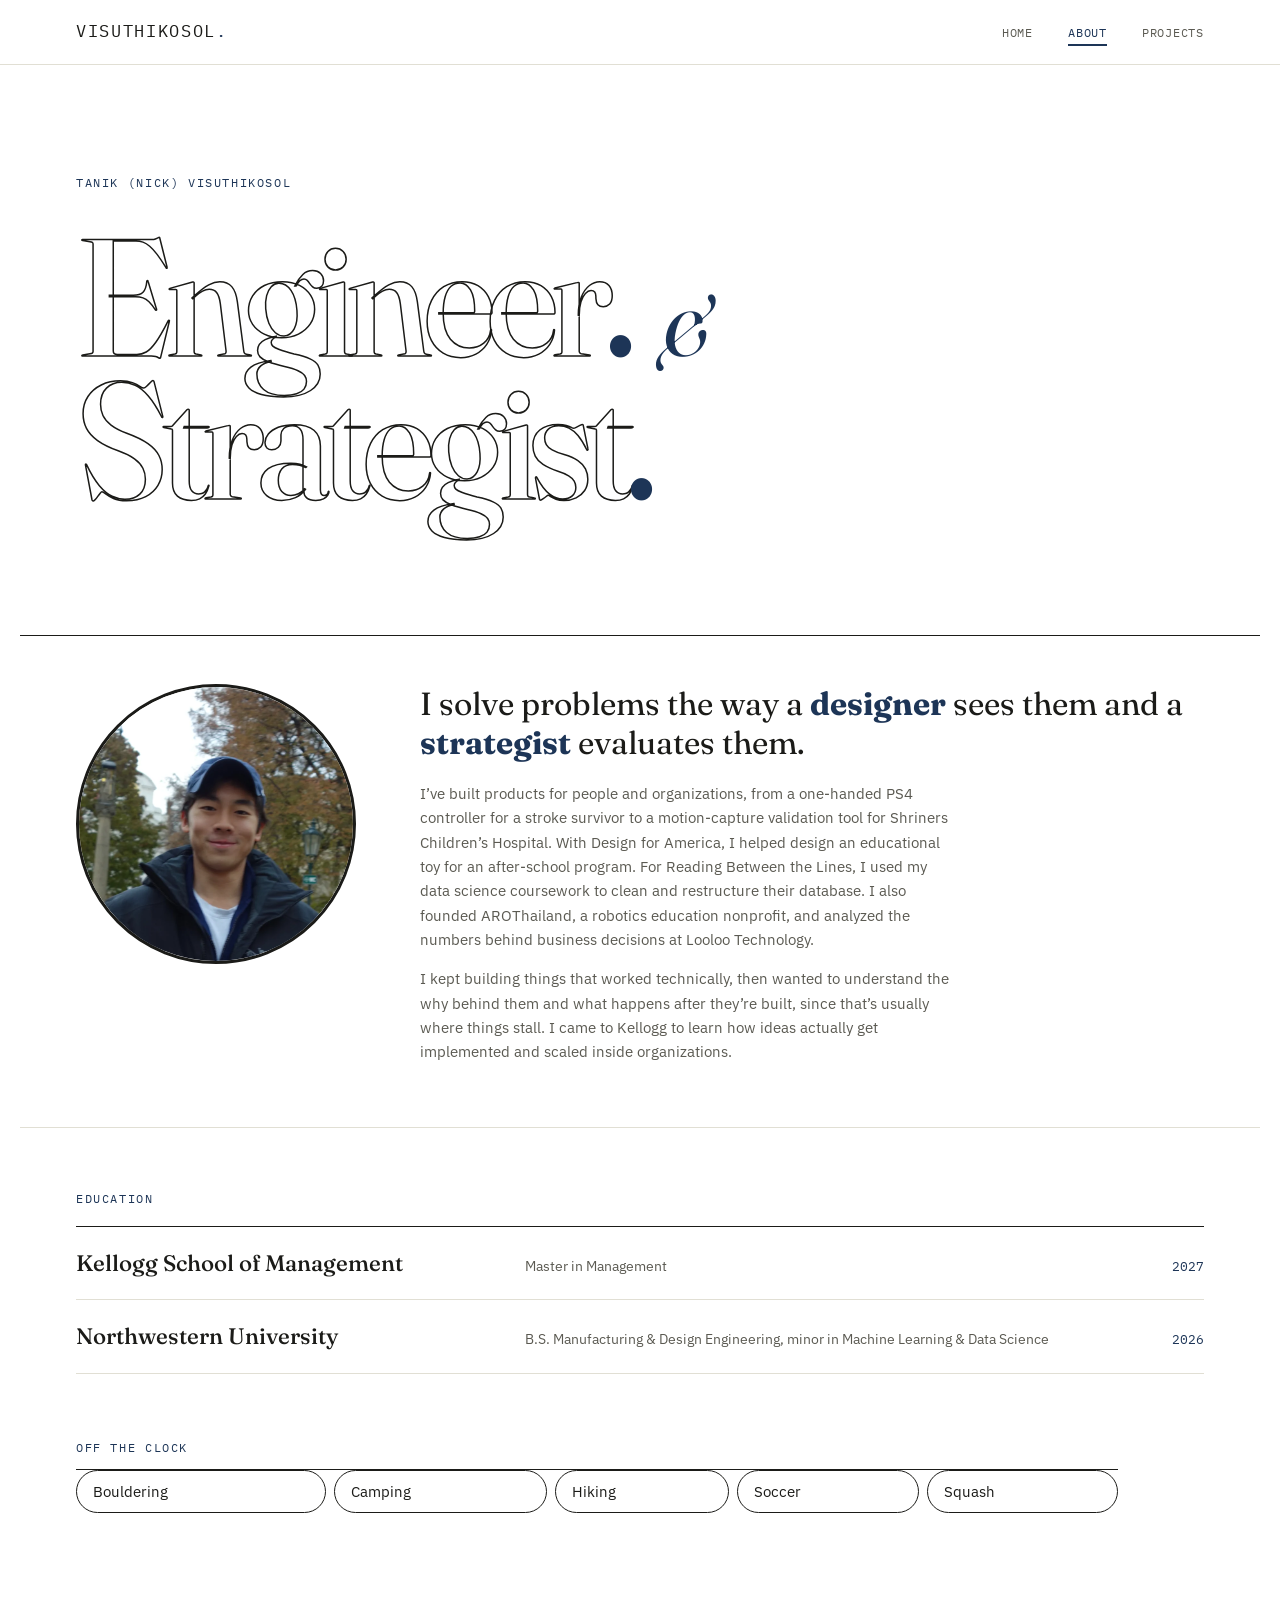
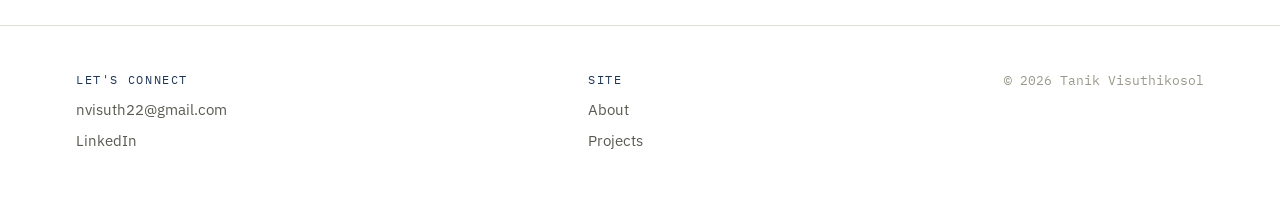
==== about.html @ ff29e538 "Add build script" ====
<!DOCTYPE html>
<html lang="en">
<head>
<meta charset="UTF-8">
<meta name="viewport" content="width=device-width, initial-scale=1.0">
<title>About | Tanik (Nick) Visuthikosol</title>
<meta name="description" content="About Tanik (Nick) Visuthikosol: design engineering background, education, and interests.">
<link rel="stylesheet" href="css/style.css?v=31">
</head>
<body>

<header class="site-header">
  <div class="wrap">
    <a href="index.html" class="brand">VISUTHIKOSOL<span>.</span></a>
    <button class="nav-toggle" aria-label="Toggle navigation" aria-expanded="false"><span></span></button>
    <nav>
      <ul class="nav-links">
        <li><a href="index.html">Home</a></li>
        <li><a href="about.html" class="active">About</a></li>
        <li><a href="projects.html">Projects</a></li>
      </ul>
    </nav>
  </div>
</header>

<main class="about2">
  <section class="ab-hero wrap">
    <p class="ab-kicker mono-label">Tanik (Nick) Visuthikosol</p>
    <h1 class="ab-words">
      <span class="ab-word" tabindex="0" data-cap="Manufacturing &amp; Design Engineering, Northwestern &rsquo;26">Engineer<i>.</i></span>
      <span class="ab-amp" aria-hidden="true">&amp;</span>
      <span class="ab-word" tabindex="0" data-cap="Master in Management, Kellogg &rsquo;27">Strategist<i>.</i></span>
    </h1>
    <p class="ab-cap" aria-live="polite"></p>
  </section>

  <section class="ab-body wrap">
    <figure class="ab-portrait"><img src="assets/img/profile-photo.webp" alt="Portrait of Nick Visuthikosol"></figure>
    <div class="ab-copy">
      <p class="ab-lead">I solve problems the way a <em>designer</em> sees them and a <em>strategist</em> evaluates them.</p>
      <p>I&rsquo;ve built products for people and organizations, from a one-handed PS4 controller for a stroke survivor to a motion-capture validation tool for Shriners Children&rsquo;s Hospital. With Design for America, I helped design an educational toy for an after-school program. For Reading Between the Lines, I used my data science coursework to clean and restructure their database. I also founded AROThailand, a robotics education nonprofit, and analyzed the numbers behind business decisions at Looloo Technology.</p>
      <p>I kept building things that worked technically, then wanted to understand the why behind them and what happens after they&rsquo;re built, since that&rsquo;s usually where things stall. I came to Kellogg to learn how ideas actually get implemented and scaled inside organizations.</p>
    </div>
  </section>

  <section class="ab-edu wrap">
    <span class="mono-label">Education</span>
    <ul>
      <li><strong>Kellogg School of Management</strong><span>Master in Management</span><em>2027</em></li>
      <li><strong>Northwestern University</strong><span>B.S. Manufacturing &amp; Design Engineering, minor in Machine Learning &amp; Data Science</span><em>2026</em></li>
    </ul>
    <div class="ab-off"><span class="mono-label">Off the clock</span><ul><li>Bouldering</li><li>Camping</li><li>Hiking</li><li>Soccer</li><li>Squash</li></ul></div>
  </section>
</main>

<footer class="site-footer">
  <div class="wrap footer-grid">
    <div>
      <span class="mono-label">Let's Connect</span>
      <div class="footer-links">
        <a href="mailto:nvisuth22@gmail.com">nvisuth22@gmail.com</a>
        <a href="https://www.linkedin.com/in/tanik-visuthikosol-217a21216/" target="_blank" rel="noopener">LinkedIn</a>
      </div>
    </div>
    <div>
      <span class="mono-label">Site</span>
      <div class="footer-links">
        <a href="about.html">About</a>
        <a href="projects.html">Projects</a>
      </div>
    </div>
    <div class="footer-note">&copy; 2026 Tanik Visuthikosol</div>
  </div>
</footer>

<script src="js/main.js?v=31"></script>
</body>
</html>
---- css/style.css ----
/* =========================================================
   Tanik "Nick" Visuthikosol — Portfolio
   Design tokens: paper/ink palette, blueprint-blue accent,
   Fraunces (display) + Plex Sans (body) + Plex Mono (spec/label)
   Signature: crosshair registration marks, blueprint annotations,
   borderless photo-forward layout, CSS-only masonry, scroll reveals
   ========================================================= */

@import url('https://fonts.googleapis.com/css2?family=Fraunces:opsz,wght@9..144,300;9..144,400;9..144,500;9..144,600&family=IBM+Plex+Sans:wght@400;500;600&family=IBM+Plex+Mono:wght@400;500&display=swap');

:root {
  --paper: #FFFFFF;
  --surface: #FFFFFF;
  --ink: #1B1B18;
  --ink-soft: #5B5A52;
  --ink-faint: #9A988C;
  --line: #E1DFD4;
  --blueprint: #1D3557;
  --blueprint-tint: #EAEFF5;
  --blueprint-tint-2: #DCE5EF;

  --font-display: 'Fraunces', Georgia, serif;
  --font-body: 'IBM Plex Sans', -apple-system, BlinkMacSystemFont, sans-serif;
  --font-mono: 'IBM Plex Mono', ui-monospace, Menlo, monospace;

  --max: 1240px;
  --gutter: clamp(1.25rem, 5vw, 3.5rem);
}

* { box-sizing: border-box; }
html { scroll-behavior: smooth; }

body {
  margin: 0;
  background: var(--paper);
  color: var(--ink);
  font-family: var(--font-body);
  font-size: 16px;
  line-height: 1.65;
  -webkit-font-smoothing: antialiased;
}

img { max-width: 100%; display: block; }
a { color: inherit; text-decoration: none; }

:focus-visible {
  outline: 2px solid var(--blueprint);
  outline-offset: 3px;
}

@media (prefers-reduced-motion: reduce) {
  * { animation-duration: 0.01ms !important; transition-duration: 0.01ms !important; scroll-behavior: auto !important; }
  .reveal { opacity: 1 !important; transform: none !important; }
}

.wrap {
  max-width: var(--max);
  margin: 0 auto;
  padding: 0 var(--gutter);
}

/* ---------- scroll reveal ---------- */
.reveal {
  opacity: 0;
  transform: translateY(22px);
  transition: opacity 0.7s ease, transform 0.7s ease;
}
.reveal.is-visible { opacity: 1; transform: translateY(0); }
.reveal-delay-1.is-visible { transition-delay: 0.08s; }
.reveal-delay-2.is-visible { transition-delay: 0.16s; }

/* ---------- eyebrow / mono labels ---------- */
.mono-label {
  font-family: var(--font-mono);
  font-size: 0.72rem;
  letter-spacing: 0.14em;
  text-transform: uppercase;
  color: var(--blueprint);
}

.mono-tag {
  display: inline-block;
  font-family: var(--font-mono);
  font-size: 0.68rem;
  letter-spacing: 0.08em;
  text-transform: uppercase;
  color: var(--blueprint);
  background: var(--blueprint-tint);
  border: 1px solid var(--blueprint-tint-2);
  padding: 0.25em 0.65em;
  border-radius: 2px;
}

/* ---------- crosshair signature mark ---------- */
.crosshair { position: relative; }
.crosshair::before,
.crosshair::after {
  content: "";
  position: absolute;
  width: 11px;
  height: 11px;
  pointer-events: none;
  opacity: 0;
  transition: opacity 0.25s ease;
}
.crosshair::before { top: 10px; left: 10px; border-top: 1.5px solid var(--surface); border-left: 1.5px solid var(--surface); }
.crosshair::after { bottom: 10px; right: 10px; border-bottom: 1.5px solid var(--surface); border-right: 1.5px solid var(--surface); }
.crosshair:hover::before, .crosshair:hover::after,
.crosshair:focus-within::before, .crosshair:focus-within::after { opacity: 0.75; }

/* ---------- header / nav ---------- */
.site-header {
  border-bottom: 1px solid var(--line);
  position: sticky;
  top: 0;
  background: rgba(255, 255, 255, 0.92);
  backdrop-filter: blur(6px);
  z-index: 50;
}

.site-header .wrap {
  display: flex;
  align-items: center;
  justify-content: space-between;
  padding-top: 1.15rem;
  padding-bottom: 1.15rem;
}

.brand {
  font-family: var(--font-mono);
  font-size: 1.05rem;
  letter-spacing: 0.1em;
  text-transform: uppercase;
}
.brand span { color: var(--blueprint); }

.nav-links {
  display: flex;
  gap: clamp(1.1rem, 3vw, 2.2rem);
  font-family: var(--font-mono);
  font-size: 0.78rem;
  letter-spacing: 0.06em;
  text-transform: uppercase;
  list-style: none;
  margin: 0;
  padding: 0;
}

.nav-links a {
  position: relative;
  padding-bottom: 3px;
  color: var(--ink-soft);
  transition: color 0.15s ease;
}
.nav-links a:hover { color: var(--ink); }
.nav-links a.active { color: var(--blueprint); }
.nav-links a.active::after {
  content: "";
  position: absolute;
  left: 0; right: 0; bottom: -3px;
  height: 1.5px;
  background: var(--blueprint);
}

.nav-toggle {
  display: none;
  background: none;
  border: 1px solid var(--line);
  border-radius: 4px;
  width: 38px;
  height: 34px;
  cursor: pointer;
  align-items: center;
  justify-content: center;
}
.nav-toggle span,
.nav-toggle span::before,
.nav-toggle span::after {
  content: "";
  display: block;
  width: 18px;
  height: 1.5px;
  background: var(--ink);
  position: relative;
}
.nav-toggle span::before { position: absolute; top: -6px; }
.nav-toggle span::after { position: absolute; top: 6px; }

@media (max-width: 720px) {
  .nav-toggle { display: flex; }
  .nav-links {
    position: absolute;
    top: 100%; left: 0; right: 0;
    flex-direction: column;
    background: var(--surface);
    border-bottom: 1px solid var(--line);
    padding: 1.25rem var(--gutter) 1.75rem;
    gap: 1.1rem;
    display: none;
  }
  .nav-links.open { display: flex; }
}

/* ---------- footer ---------- */
.site-footer {
  border-top: 1px solid var(--line);
  margin-top: clamp(4rem, 10vw, 7rem);
  padding: 2.75rem 0 3.25rem;
}
.footer-grid {
  display: flex;
  flex-wrap: wrap;
  justify-content: space-between;
  gap: 1.75rem;
}
.footer-grid .mono-label { display: block; margin-bottom: 0.6rem; }
.footer-links { display: flex; flex-direction: column; gap: 0.4rem; font-size: 0.92rem; color: var(--ink-soft); }
.footer-links a:hover { color: var(--blueprint); }
.footer-note { font-size: 0.8rem; color: var(--ink-faint); font-family: var(--font-mono); }

/* ---------- hero ---------- */
.hero { padding: clamp(3rem, 9vw, 5.5rem) 0 clamp(2rem, 5vw, 3rem); }
.hero-eyebrow { margin-bottom: 1.1rem; }
.hero h1 {
  font-family: var(--font-display);
  font-weight: 500;
  font-size: clamp(2.4rem, 6vw, 4.2rem);
  line-height: 1.05;
  letter-spacing: -0.01em;
  margin: 0 0 1.25rem;
  max-width: 14ch;
}
.hero .lede {
  font-size: clamp(1.05rem, 2vw, 1.25rem);
  color: var(--ink-soft);
  max-width: 46ch;
  margin: 0 0 2rem;
}
.hero-actions { display: flex; gap: 1rem; flex-wrap: wrap; }

/* Stepped photo (matches live site): wide across the top, narrows partway down,
   text card fills the notch and the right side. */
.hero { display: flex; align-items: center; min-height: calc(100vh - 7rem); }
.hero-bleed { position: relative; max-width: 1500px; margin: 0 auto; width: 100%; height: clamp(16rem, 26vw, 23rem); background: var(--paper); }
.hero-photo {
  position: absolute;
  top: 0; left: 0;
  width: 64.9%;
  height: 100%;
  overflow: hidden;
  clip-path: polygon(0 0, 100% 0, 100% 22.5%, 59.2% 22.5%, 59.2% 100%, 0 100%);
}
.hero-photo img { width: 100%; height: 100%; object-fit: cover; object-position: center 30%; display: block; }
.hero-text-card {
  position: relative;
  z-index: 2;
  margin-left: 40%;
  width: 60%;
  height: 100%;
  padding: 10.5rem var(--gutter) clamp(1rem, 3vw, 2rem) clamp(1.5rem, 4vw, 2.5rem);
  display: flex;
  flex-direction: column;
  justify-content: center;
  gap: 1rem;
}
.hero-text-card h1 { font-size: clamp(1.8rem, 3.6vw, 2.7rem); margin: 0; }
.hero-text-card h1 .light { font-weight: 300; }
.hero-text-card h1 .bold { font-weight: 700; }
.hero-text-card .lede { font-size: clamp(0.95rem, 1.4vw, 1.1rem); margin: 0; max-width: 34ch; }
.hero-text-card .lede strong { font-weight: 600; }
@media (max-width: 760px) {
  .hero { min-height: 0; }
  .hero-bleed { height: auto; display: flex; flex-direction: column; }
  .hero-photo { width: 100%; height: 55vw; position: relative; clip-path: none; }
  .hero-text-card { position: relative; margin-left: 0; width: 100%; height: auto; padding: 2rem var(--gutter); margin-top: -1.5rem; background: var(--paper); }
}

.btn {
  font-family: var(--font-mono);
  font-size: 0.78rem;
  letter-spacing: 0.06em;
  text-transform: uppercase;
  padding: 0.85em 1.4em;
  border-radius: 2px;
  border: 1px solid var(--ink);
  display: inline-block;
  transition: background 0.15s ease, color 0.15s ease, border-color 0.15s ease;
}
.btn-primary { background: var(--ink); color: var(--paper); }
.btn-primary:hover { background: var(--blueprint); border-color: var(--blueprint); }
.btn-ghost { border-color: var(--line); color: var(--ink); }
.btn-ghost:hover { border-color: var(--blueprint); color: var(--blueprint); }
.hero-actions .btn { font-size: 0.68rem; padding: 0.6em 1.1em; }

/* ---------- section scaffolding ---------- */
section { padding: clamp(2.5rem, 6vw, 4rem) 0; }
.section-head {
  display: flex;
  align-items: baseline;
  justify-content: space-between;
  gap: 1rem;
  margin-bottom: 2.25rem;
  border-bottom: 1px solid var(--line);
  padding-bottom: 1.1rem;
}
.section-head h2 {
  font-family: var(--font-display);
  font-weight: 500;
  font-size: clamp(1.5rem, 3vw, 2rem);
  margin: 0;
}
.section-head .mono-label { white-space: nowrap; }

/* =========================================================
   PHOTO-FORWARD MEDIA COMPONENTS
   Borderless, full-bleed, caption below (not hover-locked).
   ========================================================= */

.card-media {
  aspect-ratio: 4 / 3;
  background: var(--paper);
  position: relative;
  overflow: hidden;
  border-radius: 3px;
}
.card-media img {
  width: 100%; height: 100%; object-fit: contain;
  transition: transform 0.5s cubic-bezier(.2,.7,.3,1);
}
.crosshair:hover .card-media img,
.crosshair:focus-within .card-media img { transform: scale(1.035); }

.card-media.is-empty { display: flex; align-items: center; justify-content: center; }
.card-media.is-empty .mono-label { color: var(--blueprint); opacity: 0.6; text-align: center; padding: 0 1rem; }

/* ---------- Featured stack (Home page) ----------
   One product per full section — image one side, text the other, alternating. */
.feature-stack { display: flex; flex-direction: column; gap: clamp(3rem, 8vw, 6rem); }
.feature-item {
  display: grid;
  grid-template-columns: 1.3fr 1fr;
  gap: clamp(2rem, 5vw, 4rem);
  align-items: center;
  min-height: 70vh;
}
.feature-item:nth-child(even) .card-media { order: 2; }
.feature-item .card-media { aspect-ratio: 4 / 3; margin-bottom: 0; }
.feature-caption {
  display: flex;
  flex-direction: column;
  align-items: flex-start;
  gap: 0.5rem;
}
.feature-caption h3 { font-family: var(--font-display); font-weight: 500; font-size: 1.8rem; margin: 0.2rem 0 0.4rem; }
.feature-caption p { margin: 0; color: var(--ink-soft); font-size: 1rem; max-width: 40ch; }
.feature-caption .feature-link { font-family: var(--font-mono); font-size: 0.75rem; letter-spacing: 0.06em; text-transform: uppercase; color: var(--blueprint); white-space: nowrap; margin-top: 0.5rem; }

@media (max-width: 760px) {
  .feature-item { grid-template-columns: 1fr; min-height: 0; }
  .feature-item:nth-child(even) .card-media { order: 0; }
}

/* ---------- Grid (Projects page) ----------
   True CSS grid — uniform image heights so captions align in rows. */
.masonry { display: grid; grid-template-columns: repeat(auto-fit, minmax(280px, 1fr)); gap: 1.85rem; }
.masonry .gallery-item { display: flex; flex-direction: column; }

.gallery-item .card-media { margin-bottom: 0.9rem; }
.gallery-item .mono-label { display: block; margin-bottom: 0.15rem; }
.gallery-item h3 { font-family: var(--font-display); font-weight: 500; font-size: 1.2rem; margin: 0.15rem 0 0.4rem; }
.gallery-item p { margin: 0; color: var(--ink-soft); font-size: 0.92rem; }
.gallery-item .card-link { display: inline-block; margin-top: 0.5rem; font-family: var(--font-mono); font-size: 0.72rem; letter-spacing: 0.06em; text-transform: uppercase; color: var(--blueprint); }

/* Uniform aspect ratio — every card-media the same shape so rows align */
.ar-portrait .card-media,
.ar-tall .card-media,
.ar-square .card-media,
.ar-landscape .card-media,
.ar-wide .card-media { aspect-ratio: 4 / 3; }

/* ---------- project detail (Liminal Umbrella full write-up) ---------- */
.project-detail { padding: 0; margin-bottom: 2rem; }
.project-detail .card-media { aspect-ratio: 16 / 10; margin-bottom: 1.75rem; }
.project-detail-head {
  display: flex;
  flex-wrap: wrap;
  gap: 1rem;
  align-items: baseline;
  justify-content: space-between;
  margin-bottom: 1.25rem;
  border-top: 1px solid var(--line);
  padding-top: 1.1rem;
}
.project-detail h3 { font-family: var(--font-display); font-weight: 500; font-size: 1.6rem; margin: 0; }
.project-detail .specs { display: flex; flex-wrap: wrap; gap: 0.5rem; margin: 1.25rem 0 0; }
.project-detail p { color: var(--ink-soft); max-width: 72ch; }

/* ---------- about page ---------- */
.about-layout {
  display: grid;
  grid-template-columns: minmax(200px, 280px) 1fr;
  gap: clamp(2rem, 5vw, 4rem);
  align-items: start;
}
@media (max-width: 760px) { .about-layout { grid-template-columns: 1fr; } }
.about-portrait .card-media { aspect-ratio: 3/4; margin-bottom: 1.25rem; }
.about-portrait .portrait-circle {
  aspect-ratio: 1 / 1;
  border-radius: 50%;
  border: 3px solid var(--ink);
  max-width: 260px;
}
.about-portrait .portrait-circle img { object-fit: cover; }
.about-meta { display: flex; flex-direction: column; gap: 0.9rem; }
.about-meta .meta-row { border-top: 1px solid var(--line); padding-top: 0.7rem; }
.about-meta .meta-row .mono-label { display: block; margin-bottom: 0.2rem; }
.about-meta .meta-row div:last-child { font-size: 0.92rem; }

.about-copy p { margin: 0 0 1.3rem; max-width: 66ch; }
.about-copy p:last-child { margin-bottom: 0; }

/* ---------- contact page ---------- */
.contact-grid { display: grid; grid-template-columns: repeat(auto-fit, minmax(220px, 1fr)); gap: 1.5rem; }
.contact-item { border-top: 1px solid var(--line); padding: 1.4rem 0 0; }
.contact-item .mono-label { display: block; margin-bottom: 0.6rem; }
.contact-item a, .contact-item p { font-size: 1.02rem; margin: 0; }
.contact-item a:hover { color: var(--blueprint); }

/* ---------- misc ---------- */
.divider { border: none; border-top: 1px solid var(--line); margin: 0; }
.eyebrow-rule { display: flex; align-items: center; gap: 0.75rem; margin-bottom: 0.75rem; }
.eyebrow-rule::after { content: ""; flex: 1; height: 1px; background: var(--line); }

@media (max-width: 640px) {
  .masonry { grid-template-columns: 1fr; }
}

/* =========================================================
   v12: clickable media, design tiles, project pages, lightbox
   ========================================================= */
a.card-media { display: block; }
.card-media.crosshair:hover img, .design-tile:hover .card-media img { transform: scale(1.035); }
.feature-caption .feature-link:hover { text-decoration: underline; }

.design-grid { display: grid; grid-template-columns: 1fr 1fr; gap: clamp(1.25rem, 3vw, 2rem); }
.design-tile .card-media { aspect-ratio: 16 / 10; margin-bottom: 1rem; }
.design-tile .card-media img, .gallery-item.ar-wide .card-media img { object-fit: cover; }
.design-tile h3 { font-family: var(--font-display); font-weight: 500; font-size: 1.4rem; margin: 0 0 .3rem; }
.design-tile p { margin: 0; color: var(--ink-soft); font-size: .95rem; }
a.gallery-item:hover h3 { color: var(--blueprint); }

/* project page */
.phero { padding: clamp(1.5rem, 4vw, 2.5rem) 0 clamp(1rem, 3vw, 2rem); }
.pback { display: inline-block; margin-bottom: clamp(1.5rem, 4vw, 2.5rem); color: var(--ink-soft); }
.pback:hover { color: var(--blueprint); }
.phero-grid { display: grid; grid-template-columns: 1fr 1fr; gap: clamp(2rem, 5vw, 4rem); align-items: center; }
.phero h1 { font-family: var(--font-display); font-weight: 500; font-size: clamp(2.2rem, 5vw, 3.6rem); line-height: 1.05; letter-spacing: -0.01em; margin: .6rem 0 1rem; }
.phero .lede { font-size: clamp(1.02rem, 1.6vw, 1.18rem); color: var(--ink-soft); max-width: 44ch; margin: 0; }
.pactions { display: flex; flex-wrap: wrap; gap: .6rem; margin-top: 1.6rem; }
.phero-media { aspect-ratio: 1; display: flex; align-items: center; justify-content: center; }
.phero-media img { max-width: 100%; max-height: 100%; object-fit: contain; }
.phero-media.cover { aspect-ratio: 4 / 3; }

.psec { display: grid; grid-template-columns: minmax(150px, 220px) 1fr; gap: 1rem clamp(1.5rem, 4vw, 3.5rem); padding: clamp(2rem, 5vw, 3rem) 0; border-top: 1px solid var(--line); }
.psec-head h2 { font-family: var(--font-display); font-weight: 500; font-size: clamp(1.3rem, 2.4vw, 1.7rem); line-height: 1.15; margin: .4rem 0 0; }
.psec-body { min-width: 0; }
.psec-body > p { color: var(--ink-soft); max-width: 66ch; margin: 0 0 1.25rem; }
.psec-body h3 { font-family: var(--font-display); font-weight: 500; font-size: 1.15rem; margin: 1.5rem 0 .5rem; }
.plist { margin: 0 0 1.25rem; padding-left: 1.1em; color: var(--ink-soft); max-width: 66ch; }
.plist li { margin-bottom: .35rem; }
.plist li::marker { color: var(--blueprint); }
.steps { list-style: none; counter-reset: s; margin: 0 0 1.75rem; padding: 0; max-width: 70ch; }
.steps li { counter-increment: s; position: relative; padding: .7rem 0 .7rem 2.6rem; border-bottom: 1px solid var(--line); color: var(--ink-soft); }
.steps li::before { content: counter(s, decimal-leading-zero); position: absolute; left: 0; top: .78rem; font-family: var(--font-mono); font-size: .75rem; color: var(--blueprint); }
.steps strong { color: var(--ink); font-weight: 600; }
.twocol { display: grid; grid-template-columns: 1fr 1fr; gap: clamp(1.25rem, 3vw, 2.5rem); }
.twocol h3 { margin-top: .9rem; }

/* image grids: never crop, every image shown whole */
.pgrid { display: grid; grid-template-columns: repeat(2, 1fr); gap: clamp(.6rem, 1.5vw, 1rem); margin: 0 0 1rem; align-items: center; }
.pgrid.cols-1 { grid-template-columns: 1fr; }
.pgrid.cols-3 { grid-template-columns: repeat(3, 1fr); }
.pgrid.cols-4 { grid-template-columns: repeat(4, 1fr); }
.pgrid figure { margin: 0; background: #F6F6F3; border-radius: 3px; overflow: hidden; display: flex; align-items: center; justify-content: center; cursor: zoom-in; }
.pgrid img { width: 100%; height: auto; max-height: 72vh; object-fit: contain; transition: transform .4s cubic-bezier(.2,.7,.3,1); }
.pgrid.cols-1 img { max-height: 80vh; width: auto; max-width: 100%; }
.pgrid figure:hover img { transform: scale(1.02); }

.video { position: relative; aspect-ratio: 16 / 9; background: #000; border-radius: 3px; overflow: hidden; }
.video iframe { position: absolute; inset: 0; width: 100%; height: 100%; border: 0; }

.pnext { display: block; border-top: 1px solid var(--ink); margin-top: clamp(2rem, 6vw, 4rem); padding-top: 1.4rem; }
.pnext strong { display: block; font-family: var(--font-display); font-weight: 500; font-size: clamp(1.6rem, 4vw, 2.6rem); margin-top: .4rem; transition: color .2s; }
.pnext:hover strong { color: var(--blueprint); }

.lightbox { position: fixed; inset: 0; z-index: 100; background: rgba(255,255,255,.97); display: flex; align-items: center; justify-content: center; padding: 3.5rem 1rem 1.5rem; cursor: zoom-out; }
.lightbox[hidden] { display: none; }
.lightbox img { max-width: 100%; max-height: 100%; object-fit: contain; }
.lb-close { position: absolute; top: .75rem; right: 1rem; font-size: 2rem; line-height: 1; background: none; border: 0; cursor: pointer; color: var(--ink); padding: .25rem .5rem; }

@media (max-width: 760px) {
  .feature-stack { gap: 2.75rem; }
  .feature-item { gap: 1.1rem; }
  .feature-item .card-media { aspect-ratio: 4 / 3; }
  .feature-caption h3 { font-size: 1.5rem; }
  .design-grid { grid-template-columns: 1fr; }
  section { padding: 2rem 0; }

  .phero-grid { grid-template-columns: 1fr; gap: 1.5rem; }
  .phero-media { order: -1; aspect-ratio: 4 / 3; }
  .phero-media.cover { aspect-ratio: 4 / 3; }
  .psec { grid-template-columns: 1fr; gap: .75rem; padding: 1.75rem 0; }
  .twocol { grid-template-columns: 1fr; }
  .pgrid.cols-3, .pgrid.cols-4 { grid-template-columns: repeat(2, 1fr); }
  .pgrid img { max-height: none; }
  .pactions .btn { flex: 1 1 auto; text-align: center; }
}
/* uniform cells: each image shown whole inside a same-size frame */
.pgrid:not(.cols-1) figure { aspect-ratio: 4 / 3; padding: 4%; }
.pgrid:not(.cols-1) img { width: 100%; height: 100%; max-height: none; object-fit: contain; }
.pgrid.cols-1 figure { padding: 3%; }
.pgrid.cols-1 img { max-height: 70vh; }
@media (max-width: 760px) { .pgrid.cols-1 img { max-height: 60vh; } .pgrid:not(.cols-1) figure { aspect-ratio: 1; } }
.twocol .pgrid.cols-1 figure { aspect-ratio: 4 / 3; }
.twocol .pgrid.cols-1 img { width: 100%; height: 100%; max-height: none; object-fit: contain; }

/* ---------- design tiles: show whole drawing, never crop ---------- */
.design-tile .card-media img,
.gallery-item.ar-wide .card-media img { object-fit: contain; }

/* ---------- home: stacked product scroll ----------
   Each product pins under the header; the next one slides up and covers it. */
:root { --hdr: 66px; }
.feature-stack[data-stack] { gap: 0; }
.feature-stack[data-stack] .feature-item {
  position: sticky;
  top: var(--hdr);
  height: calc(100vh - var(--hdr));
  height: calc(100svh - var(--hdr));
  min-height: 0;
  background: var(--paper);
  align-content: center;
  padding: clamp(1rem, 3vh, 2rem) 0;
  /* full-bleed white so the covered product never peeks out at the sides */
  box-shadow: 0 0 0 100vmax var(--paper);
  clip-path: inset(-1px -100vmax 0 -100vmax);
  border-top: 1px solid var(--line);
}
.feature-stack[data-stack] .feature-item:first-child { border-top: 0; }
.feature-stack[data-stack] .feature-item > * {
  transform: scale(calc(1 - var(--cover, 0) * .06));
  opacity: calc(1 - var(--cover, 0) * .7);
  transform-origin: center top;
  will-change: transform, opacity;
}
.feature-stack[data-stack] .feature-item .card-media { max-height: 64vh; max-height: 64svh; width: 100%; }
@media (max-width: 760px) {
  .feature-stack[data-stack] .feature-item { align-content: center; gap: 1rem; padding: 1rem 0 1.5rem; }
  .feature-stack[data-stack] .feature-item .card-media { max-height: 42svh; aspect-ratio: 4 / 3; }
  .feature-stack[data-stack] .feature-caption h3 { font-size: 1.45rem; margin: 0; }
  .feature-stack[data-stack] .feature-caption p { font-size: .95rem; }
}
@media (prefers-reduced-motion: reduce) {
  .feature-stack[data-stack] .feature-item > * { transform: none; opacity: 1; }
}

/* ---------- about: education ---------- */
.edu { list-style: none; margin: .5rem 0 0; padding: 0; border-top: 1px solid var(--ink); max-width: 320px; }
.edu li { display: flex; justify-content: space-between; align-items: baseline; gap: 1rem; padding: .9rem 0; border-bottom: 1px solid var(--line); }
.edu strong { display: block; font-family: var(--font-display); font-weight: 500; font-size: 1.05rem; line-height: 1.25; }
.edu span { display: block; font-size: .85rem; color: var(--ink-soft); margin-top: .2rem; line-height: 1.4; }
.edu em { font-style: normal; font-family: var(--font-mono); font-size: .78rem; color: var(--blueprint); }
.about-lead { font-family: var(--font-display); font-size: clamp(1.35rem, 2.4vw, 1.75rem); line-height: 1.3; color: var(--ink); }
@media (max-width: 760px) { .edu { max-width: none; } }

/* ---------- v14: photos sit alone on white, larger, no frames ---------- */
.pgrid { align-items: center; gap: clamp(1rem, 2.5vw, 2rem); }
.pgrid figure, .pgrid:not(.cols-1) figure, .pgrid.cols-1 figure, .twocol .pgrid.cols-1 figure {
  background: transparent; padding: 0; aspect-ratio: auto; border-radius: 0;
}
.pgrid img, .pgrid:not(.cols-1) img, .twocol .pgrid.cols-1 img {
  width: 100%; height: auto; max-height: 62vh; object-fit: contain;
}
.pgrid.cols-1 img { width: auto; max-width: 100%; max-height: 72vh; margin: 0 auto; }
.pgrid figure:hover img { transform: scale(1.05); }
@media (max-width: 760px) { .pgrid img, .pgrid:not(.cols-1) img { max-height: 55vh; } }

/* ---------- development: stacked phases ---------- */
.dev { padding: clamp(2rem, 5vw, 3rem) 0 0; border-top: 1px solid var(--line); }
.dev h2 { font-family: var(--font-display); font-weight: 500; font-size: clamp(1.3rem, 2.4vw, 1.7rem); margin: .4rem 0 0; }
.dev-hint { color: var(--ink-faint); font-size: .9rem; margin: .4rem 0 0; }
.dev-stack .dev-step {
  position: sticky; top: var(--hdr);
  height: calc(100vh - var(--hdr)); height: calc(100svh - var(--hdr));
  display: grid; grid-template-columns: 1.25fr 1fr; gap: clamp(1.5rem, 5vw, 4rem); align-items: center;
  background: var(--paper);
  box-shadow: 0 0 0 100vmax var(--paper); clip-path: inset(-1px -100vmax 0 -100vmax);
  border-top: 1px solid var(--line);
}
.dev-stack .dev-step:first-child { border-top: 0; }
.dev-stack .dev-step > * {
  transform: scale(calc(1 - var(--cover, 0) * .06)); opacity: calc(1 - var(--cover, 0) * .7);
  transform-origin: center top;
}
.dev-media { margin: 0; height: 100%; max-height: 72vh; display: flex; align-items: center; justify-content: center; cursor: zoom-in; }
.dev-media img { max-width: 100%; max-height: 100%; object-fit: contain; transition: transform .5s cubic-bezier(.2,.7,.3,1); }
.dev-media:hover img { transform: scale(1.06); }
.dev-num { font-family: var(--font-mono); font-size: .8rem; letter-spacing: .08em; color: var(--blueprint); }
.dev-num i { font-style: normal; color: var(--ink-faint); }
.dev-text h3 { font-family: var(--font-display); font-weight: 500; font-size: clamp(1.6rem, 3.2vw, 2.4rem); line-height: 1.1; margin: .6rem 0 .9rem; }
.dev-text p { color: var(--ink-soft); font-size: 1.05rem; max-width: 40ch; margin: 0; }

.final { padding: clamp(3rem, 8vw, 5rem) 0 0; border-top: 1px solid var(--line); text-align: center; position: relative; background: var(--paper); }
.final h2 { font-family: var(--font-display); font-weight: 500; font-size: clamp(2rem, 5vw, 3.4rem); margin: .5rem 0 .8rem; }
.final p { color: var(--ink-soft); max-width: 50ch; margin: 0 auto; }
.final figure { margin: clamp(1rem, 3vw, 2rem) 0 0; }
.final img { width: 100%; max-width: 900px; max-height: 85vh; object-fit: contain; margin: 0 auto; }

@media (max-width: 760px) {
  .dev-stack .dev-step { grid-template-columns: 1fr; grid-template-rows: auto auto; gap: 1rem; align-content: center; }
  .dev-media { height: auto; max-height: 46svh; }
  .dev-media img { max-height: 46svh; }
  .dev-text h3 { font-size: 1.5rem; margin: .4rem 0 .5rem; }
  .dev-text p { font-size: .98rem; }
}
@media (prefers-reduced-motion: reduce) { .dev-stack .dev-step > * { transform: none; opacity: 1; } }
/* page intros (About, Projects) shouldn't use the full-height landing hero */
section.hero:not(:has(.hero-bleed)) { display: block; min-height: 0; }

/* ---------- v15: WhiffleWash image treatments ---------- */
.pgrid.circles { grid-template-columns: repeat(4, 1fr); gap: clamp(.8rem, 2vw, 1.5rem); }
.pgrid.circles figure { aspect-ratio: 1; border-radius: 50%; overflow: hidden; border: 3px solid var(--ink); }
.pgrid.circles img, .pgrid.circles figure img { width: 100%; height: 100%; max-height: none; object-fit: cover; }
.pgrid.circles figure:hover img { transform: scale(1.08); }
.pgrid.small { max-width: 560px; }
.pgrid.small img { max-height: 240px; }

.dev-media { max-height: 50vh; max-height: 50svh; }
.dev-media img { max-height: 50vh; max-height: 50svh; max-width: 88%; }
.dev-media.ring img { width: min(46vh, 80%); width: min(46svh, 80%); max-width: none; aspect-ratio: 1; height: auto; object-fit: cover; border-radius: 50%; border: 3px solid var(--ink); }
@media (max-width: 760px) {
  .pgrid.circles { grid-template-columns: repeat(2, 1fr); }
  .dev-media, .dev-media img { max-height: 34svh; }
  .dev-media.ring img { width: min(34svh, 70%); }
}

/* ---------- v15: home hover peek ---------- */
.feature-caption { display: flex; }
.feature-caption h3 { transition: color .25s; }
.feature-item .card-media { overflow: visible; }
.feature-item .card-media img { transition: transform .55s cubic-bezier(.2,.8,.2,1), filter .55s; }
.feature-item:has([data-peek]:hover) .card-media img {
  transform: scale(1.1) translateY(-2%);
  filter: drop-shadow(0 26px 30px rgba(0,0,0,.16));
}
.feature-item:has([data-peek]:hover) .feature-caption h3 { color: var(--blueprint); }
.crosshair.card-media:hover::before, .crosshair.card-media:hover::after { opacity: 0; }

.peek-pill {
  position: fixed; left: 0; top: 0; z-index: 90; pointer-events: none;
  display: inline-flex; align-items: center; gap: .5rem;
  padding: .7rem 1.05rem; border-radius: 999px;
  background: var(--ink); color: var(--paper);
  font-family: var(--font-mono); font-size: .72rem; letter-spacing: .08em; text-transform: uppercase;
  opacity: 0; transform: translate(-50%, -50%) scale(.6);
  transition: opacity .2s, transform .3s cubic-bezier(.2,.8,.2,1);
}
.peek-pill.on { opacity: 1; transform: translate(-50%, -50%) scale(1); }
.peek-pill::after { content: "\2192"; }
@media (hover: hover) and (pointer: fine) { [data-peek] { cursor: none; } }

/* touch screens: no hover, so give a quiet cue instead */
@media (hover: none) {
  .feature-caption::after { content: "Tap to read more \2192"; font-family: var(--font-mono); font-size: .7rem; letter-spacing: .06em; text-transform: uppercase; color: var(--blueprint); margin-top: .35rem; }
}
.peek-pill { background: var(--blueprint); box-shadow: 0 8px 22px rgba(29,53,87,.28); transform: translate(16px, 16px) scale(.6); transform-origin: top left; }
.peek-pill.on { transform: translate(16px, 16px) scale(1); }
.peek-pill { outline: 2px solid var(--paper); }
.dev-media.ring img { width: min(40vh, 72%); width: min(40svh, 72%); }
@media (max-width: 760px) { .dev-media.ring img { width: min(30svh, 64%); } }

/* ================= v16 ================= */
/* WhiffleWash logo beside overview */
.logo-row { display: flex; align-items: center; gap: clamp(1.25rem, 3vw, 2.25rem); margin-bottom: 1.5rem; }
.logo-row p { margin: 0; color: var(--ink-soft); max-width: 52ch; }
.logo-ring { flex: 0 0 auto; width: clamp(110px, 14vw, 160px); aspect-ratio: 1; margin: 0; border-radius: 50%; overflow: hidden; border: 3px solid var(--ink); cursor: zoom-in; }
.logo-ring img { width: 100%; height: 100%; object-fit: cover; transform: scale(1.02); transition: transform .5s cubic-bezier(.2,.7,.3,1); }
.logo-ring:hover img { transform: scale(1.1); }

/* YouTube facade (works when opened as a local file too) */
.yt { position: relative; display: block; aspect-ratio: 16 / 9; border-radius: 4px; overflow: hidden; background: #000; }
.yt img { width: 100%; height: 100%; object-fit: cover; opacity: .9; transition: transform .6s cubic-bezier(.2,.7,.3,1), opacity .3s; }
.yt:hover img { transform: scale(1.03); opacity: 1; }
.yt-play { position: absolute; left: 50%; top: 50%; width: 76px; height: 76px; margin: -38px 0 0 -38px; border-radius: 50%; background: rgba(255,255,255,.92); box-shadow: 0 10px 30px rgba(0,0,0,.25); transition: transform .3s; }
.yt-play::after { content: ""; position: absolute; left: 31px; top: 24px; border-left: 22px solid var(--ink); border-top: 14px solid transparent; border-bottom: 14px solid transparent; }
.yt:hover .yt-play { transform: scale(1.08); }
.yt-label { position: absolute; left: 1rem; bottom: .9rem; color: #fff; }
.yt iframe { position: absolute; inset: 0; width: 100%; height: 100%; border: 0; }

/* development: smaller photos */
.dev-media, .dev-media img { max-height: 38vh; max-height: 38svh; }
.dev-media img { max-width: 72%; }
.ringwrap { display: contents; }
.dev-media.ring .ringwrap { display: block; width: min(36vh, 64%); width: min(36svh, 64%); aspect-ratio: 1; border-radius: 50%; overflow: hidden; border: 3px solid var(--ink); background: #d9d9d9; }
.dev-media.ring .ringwrap img, .dev-media.ring img { width: 100%; height: 100%; max-width: none; max-height: none; object-fit: cover; object-position: 50% 0; border: 0; border-radius: 0; transform: translateY(9%) scale(.94); }
.dev-media.ring:hover .ringwrap img { transform: translateY(9%) scale(1); }
@media (max-width: 760px) {
  .dev-media, .dev-media img { max-height: 30svh; }
  .dev-media.ring .ringwrap { width: min(28svh, 58%); }
}

/* split layouts: text beside images */
.split { display: grid; grid-template-columns: 1fr 1fr; gap: clamp(1.5rem, 4vw, 3rem); align-items: center; }
.split.flip .split-text { order: 2; }
.split-text .plist { margin-bottom: 0; }
.split-media { display: flex; flex-direction: column; gap: 1rem; align-items: center; }
.split-media figure { margin: 0; cursor: zoom-in; }
.split-media img { width: 100%; max-height: 42vh; object-fit: contain; transition: transform .5s cubic-bezier(.2,.7,.3,1); }
.split-media figure:hover img { transform: scale(1.05); }
.split.duo .split-media { flex-direction: row; }
.split.duo .split-media figure { flex: 1; }
.split.duo .split-media img { max-height: 34vh; }

/* overlapping photo collage */
.collage { position: relative; width: 100%; padding-bottom: 8%; }
.collage figure { width: 78%; border-radius: 14px; overflow: hidden; box-shadow: 0 18px 40px rgba(0,0,0,.12); }
.collage figure img { max-height: none; border-radius: 0; }
.collage figure:nth-child(2) { margin: -22% 0 0 auto; border: 6px solid var(--paper); position: relative; }
.collage figure:hover { z-index: 2; }

.parts { list-style: none; counter-reset: pt; display: flex; flex-wrap: wrap; gap: .6rem; padding: 0; margin: 1.1rem 0 0; }
.parts li { counter-increment: pt; }
.parts a { display: inline-flex; gap: .5rem; align-items: baseline; padding: .55rem .95rem; border: 1px solid var(--line); border-radius: 999px; font-size: .92rem; transition: border-color .2s, color .2s; }
.parts a::before { content: "2." counter(pt); font-family: var(--font-mono); font-size: .72rem; color: var(--blueprint); }
.parts a:hover { border-color: var(--blueprint); color: var(--blueprint); }
.psec[id] { scroll-margin-top: 80px; }

.pgrid.small4 { max-width: 760px; }
.pgrid.small4 img { max-height: 200px; }
.pgrid.cols-3.circles { grid-template-columns: repeat(3, 1fr); max-width: 760px; }

@media (max-width: 760px) {
  .logo-row { flex-direction: column; align-items: flex-start; }
  .split, .split.flip { grid-template-columns: 1fr; }
  .split.flip .split-text { order: 0; }
  .split-media img { max-height: 40svh; }
  .collage figure { width: 84%; }
  .pgrid.cols-3.circles { grid-template-columns: repeat(3, 1fr); gap: .6rem; }
}

/* ---------- landing: rotating About badge ---------- */
.hero-text-card h1 a { transition: color .25s; }
.hero-text-card h1 a:hover { color: var(--blueprint); }
.about-badge { position: relative; display: inline-grid; place-items: center; width: 118px; height: 118px; margin-top: .4rem; border-radius: 50%; }
.badge-ring { position: absolute; inset: 0; width: 100%; height: 100%; animation: spin 16s linear infinite; }
.badge-ring text { font-family: var(--font-mono); font-size: 10.5px; letter-spacing: .1em; fill: var(--ink); }
.badge-core { width: 62px; height: 62px; border-radius: 50%; overflow: hidden; border: 2px solid var(--ink); transition: transform .45s cubic-bezier(.2,.8,.2,1); }
.badge-core img { width: 100%; height: 100%; object-fit: cover; }
.badge-arrow { position: absolute; right: 2px; bottom: 6px; width: 30px; height: 30px; border-radius: 50%; background: var(--blueprint); color: var(--paper); display: grid; place-items: center; font-size: .95rem; transform: scale(0); transition: transform .35s cubic-bezier(.2,.8,.2,1); }
.about-badge:hover .badge-ring { animation-duration: 4s; }
.about-badge:hover .badge-core { transform: scale(1.12); }
.about-badge:hover .badge-arrow, .about-badge:focus-visible .badge-arrow { transform: scale(1); }
.about-badge:hover .badge-ring text { fill: var(--blueprint); }
@keyframes spin { to { transform: rotate(360deg); } }
@media (prefers-reduced-motion: reduce) { .badge-ring { animation: none; } }
@media (hover: none) { .badge-arrow { transform: scale(1); } }
.psec-head .logo-ring { margin-top: 1.25rem; }
.hero-text-card { position: relative; }
.about-badge { flex: 0 0 auto; width: 124px; height: 124px; position: absolute; right: clamp(1.5rem, 8vw, 9rem); bottom: clamp(0rem, 1vw, 1rem); margin: 0; }
@media (max-width: 760px) {
  .about-badge { position: relative; right: auto; bottom: auto; width: 108px; height: 108px; margin-top: .5rem; }
}

/* ================= v17 ================= */
.collage figure:nth-child(2) { margin-top: -12%; }

/* rounded frames that never crop (Surf Chair photos) */
.pgrid.framed { grid-template-columns: repeat(3, 1fr); align-items: start; }
.pgrid.framed figure { border: 3px solid var(--ink); border-radius: 22px; overflow: hidden; padding: 0; }
.pgrid.framed img { width: 100%; height: auto; max-height: none; object-fit: contain; display: block; }

/* bento galleries */
.bento { display: grid; gap: clamp(.75rem, 2vw, 1.5rem); }
.bento figure { margin: 0; overflow: hidden; display: flex; align-items: center; justify-content: center; cursor: zoom-in; }
.bento img { width: 100%; height: 100%; object-fit: contain; transition: transform .6s cubic-bezier(.2,.7,.3,1); }
.bento figure:hover img { transform: scale(1.04); }

/* PS4 orthographic: hero view + three side views */
.bento.ortho { grid-template-columns: 2fr 1fr; grid-template-rows: repeat(3, minmax(0, 1fr)); height: clamp(420px, 70vh, 720px); }
.bento.ortho figure:first-child { grid-row: 1 / span 3; }

/* architecture */
.arch-proj { padding: clamp(2.5rem, 7vw, 5rem) 0 0; border-top: 1px solid var(--line); }
.arch-head { margin-bottom: clamp(1.25rem, 3vw, 2rem); }
.arch-head h2 { font-family: var(--font-display); font-weight: 500; font-size: clamp(1.8rem, 4.2vw, 3rem); line-height: 1.05; margin: .4rem 0 0; }
.arch-lead { grid-template-columns: 1fr 1.35fr; }
.arch-lead.flip { grid-template-columns: 1.35fr 1fr; }
.arch-lead .split-text p { color: var(--ink-soft); max-width: 46ch; }
.arch-lead .split-media img { max-height: 68vh; }
.arch-sub { display: block; margin: clamp(2rem, 5vw, 3rem) 0 1rem; }
.bento.trio { grid-template-columns: repeat(3, 1fr); }
.bento.feature3 { grid-template-columns: 1.6fr 1fr; grid-template-rows: 1fr 1fr; height: clamp(380px, 62vh, 640px); }
.bento.feature3 figure:first-child { grid-row: 1 / span 2; }
.bento.wall { grid-template-columns: repeat(6, 1fr); grid-auto-rows: clamp(120px, 14vw, 200px); }
.bento.wall figure:nth-child(1) { grid-column: 1 / span 4; grid-row: span 2; }
.bento.wall figure:nth-child(2) { grid-column: 5 / span 2; grid-row: span 2; }
.bento.wall figure:nth-child(3) { grid-column: 1 / span 2; }
.bento.wall figure:nth-child(4) { grid-column: 3 / span 2; }
.bento.wall figure:nth-child(5) { grid-column: 5 / span 2; }

@media (max-width: 760px) {
  .pgrid.framed { grid-template-columns: 1fr 1fr; }
  .bento.ortho { grid-template-columns: 1fr 1fr 1fr; grid-template-rows: auto auto; height: auto; }
  .bento.ortho figure:first-child { grid-column: 1 / -1; grid-row: auto; }
  .bento.trio { grid-template-columns: 1fr; }
  .bento.feature3 { grid-template-columns: 1fr 1fr; grid-template-rows: auto auto; height: auto; }
  .bento.feature3 figure:first-child { grid-column: 1 / -1; grid-row: auto; }
  .bento.wall { grid-template-columns: 1fr 1fr; grid-auto-rows: auto; }
  .bento.wall figure:nth-child(n) { grid-column: auto; grid-row: auto; }
  .bento.wall figure:nth-child(1) { grid-column: 1 / -1; }
  .arch-lead, .arch-lead.flip { grid-template-columns: 1fr; }
}

/* ================= v18: About ================= */
.about2 { overflow-x: clip; }
.ab-hero { padding-block: clamp(2.5rem, 8vw, 6rem) clamp(1.5rem, 4vw, 3rem); }
.ab-kicker { display: block; margin-bottom: clamp(1rem, 3vw, 2rem); }
.ab-words { margin: 0; font-family: var(--font-display); font-weight: 500; font-size: clamp(3.4rem, 13vw, 11.5rem); line-height: .86; letter-spacing: -0.045em; display: flex; flex-wrap: wrap; align-items: baseline; gap: 0 .18em; }
.ab-word { position: relative; cursor: default; color: transparent; -webkit-text-stroke: 1.5px var(--ink);
  background: linear-gradient(90deg, var(--ink) 0 50%, transparent 50% 100%); background-size: 200% 100%; background-position: 100% 0;
  -webkit-background-clip: text; background-clip: text; transition: background-position .7s cubic-bezier(.2,.8,.2,1); outline: none; }
.ab-word i { font-style: normal; color: var(--blueprint); -webkit-text-stroke: 0; }
.ab-word:hover, .ab-word:focus-visible, .ab-word.on { background-position: 0 0; }
.ab-amp { font-style: italic; font-weight: 400; font-size: .5em; color: var(--blueprint); }
.ab-cap { margin: 1.4rem 0 0; font-family: var(--font-mono); font-size: .8rem; letter-spacing: .06em; text-transform: uppercase; color: var(--ink-faint); min-height: 1.4em; transition: color .3s; }
.ab-cap.live { color: var(--blueprint); }

.ab-body { display: grid; grid-template-columns: minmax(180px, 280px) 1fr; gap: clamp(1.5rem, 5vw, 4.5rem); align-items: start; padding-block: clamp(1.5rem, 4vw, 3rem); border-top: 1px solid var(--ink); }
.ab-portrait { margin: 0; aspect-ratio: 1; border-radius: 50%; overflow: hidden; border: 3px solid var(--ink); }
.ab-portrait img { width: 100%; height: 100%; object-fit: cover; filter: grayscale(1); transition: filter .6s, transform .6s; }
.ab-portrait:hover img { filter: none; transform: scale(1.04); }
.ab-lead { font-family: var(--font-display); font-size: clamp(1.4rem, 2.6vw, 2rem); line-height: 1.22; margin: 0 0 1.2rem; }
.ab-copy p:not(.ab-lead) { color: var(--ink-soft); max-width: 60ch; }

.ab-stats { display: grid; grid-template-columns: repeat(4, 1fr); border-top: 1px solid var(--line); border-bottom: 1px solid var(--line); }
.stat { padding: clamp(1.25rem, 3vw, 2rem) clamp(.5rem, 1.5vw, 1.25rem); border-left: 1px solid var(--line); }
.stat:first-child { border-left: 0; padding-left: 0; }
.stat strong { display: block; font-family: var(--font-display); font-weight: 500; font-size: clamp(2.2rem, 5vw, 3.8rem); line-height: 1; letter-spacing: -0.03em; font-variant-numeric: tabular-nums; }
.stat span { display: block; margin-top: .5rem; font-size: .85rem; color: var(--ink-soft); max-width: 18ch; }

.ab-edu { padding-block: clamp(2rem, 5vw, 3.5rem) 0; }
.ab-edu ul { list-style: none; padding: 0; margin: 1rem 0 0; border-top: 1px solid var(--ink); }
.ab-edu li { display: grid; grid-template-columns: 1.1fr 1.6fr auto; gap: 1rem; align-items: baseline; padding: 1.1rem 0; border-bottom: 1px solid var(--line); transition: padding .3s; }
.ab-edu li:hover { padding-left: .6rem; }
.ab-edu strong { font-family: var(--font-display); font-weight: 500; font-size: clamp(1.1rem, 2vw, 1.4rem); }
.ab-edu li span { color: var(--ink-soft); font-size: .95rem; }
.ab-edu em { font-style: normal; font-family: var(--font-mono); font-size: .8rem; color: var(--blueprint); }
.ab-off { margin: 1.5rem 0 0; color: var(--ink-faint); font-size: .95rem; }

@media (max-width: 760px) {
  .ab-words { flex-direction: column; align-items: flex-start; font-size: clamp(3.2rem, 17vw, 5rem); }
  .ab-word { -webkit-text-stroke-width: 1px; }
  .ab-body { grid-template-columns: 96px 1fr; gap: 1rem; }
  .ab-lead { font-size: 1.25rem; }
  .ab-copy p:not(.ab-lead) { grid-column: 1 / -1; }
  .ab-copy { display: contents; }
  .ab-copy .ab-lead { align-self: center; margin: 0; }
  .ab-copy p:not(.ab-lead) { margin: .25rem 0 0; font-size: .98rem; }
  .ab-stats { grid-template-columns: 1fr 1fr; }
  .stat:nth-child(3) { border-left: 0; padding-left: 0; }
  .stat:nth-child(n+3) { border-top: 1px solid var(--line); }
  .ab-edu li { grid-template-columns: 1fr auto; }
  .ab-edu li span { grid-column: 1 / -1; grid-row: 2; }
}

/* ================= v18: galleries ================= */
/* horizontal filmstrip */
.strip-wrap { margin-top: clamp(1.5rem, 4vw, 2.5rem); }
.strip-bar { display: flex; justify-content: space-between; align-items: center; margin-bottom: .8rem; }
.strip-ctrl { display: flex; align-items: center; gap: .5rem; }
.strip-count { font-family: var(--font-mono); font-size: .75rem; color: var(--ink-faint); min-width: 4.5em; text-align: right; font-variant-numeric: tabular-nums; }
.sbtn { width: 38px; height: 38px; border-radius: 50%; border: 1px solid var(--line); background: var(--paper); cursor: pointer; font-size: .95rem; color: var(--ink); transition: border-color .2s, opacity .2s; }
.sbtn:hover { border-color: var(--ink); }
.sbtn:disabled { opacity: .3; cursor: default; }
.strip { display: flex; gap: clamp(.75rem, 1.5vw, 1.25rem); overflow-x: auto; scroll-snap-type: x mandatory; scrollbar-width: none; -webkit-overflow-scrolling: touch; overscroll-behavior-x: contain; }
.strip::-webkit-scrollbar { display: none; }
.strip figure { flex: 0 0 auto; margin: 0; height: clamp(220px, 34vh, 340px); scroll-snap-align: start; cursor: zoom-in; }
.strip img { height: 100%; width: auto; max-width: none; object-fit: contain; transition: transform .5s cubic-bezier(.2,.7,.3,1); }
.strip figure:hover img { transform: scale(1.03); }

/* extra bento shapes */
.bento.mosaic5 { grid-template-columns: 2fr 1fr 1fr; grid-template-rows: 1fr 1fr; height: clamp(360px, 60vh, 620px); }
.bento.mosaic5 figure:first-child { grid-row: 1 / span 2; }
.bento.duo2 { grid-template-columns: 1fr 1fr; }
.bento.duo2 img, .bento.quad img, .bento.trio img, .bento.row img { max-height: 58vh; }
.bento.quad { grid-template-columns: 1fr 1fr; }
.bento.row { grid-template-columns: repeat(auto-fit, minmax(160px, 1fr)); max-width: 640px; }
.bento.row img { max-height: 220px; }

/* industrial blocks */
.ind { padding: clamp(2.5rem, 7vw, 5rem) 0 0; border-top: 1px solid var(--line); }
.ind-head { display: grid; grid-template-columns: auto 1fr; gap: .2rem 1.25rem; align-items: baseline; margin-bottom: clamp(1.25rem, 3vw, 2rem); }
.ind-num { grid-row: span 2; font-family: var(--font-mono); font-size: .8rem; color: var(--blueprint); padding-top: .9rem; }
.ind-head h2 { font-family: var(--font-display); font-weight: 500; font-size: clamp(1.8rem, 4.2vw, 3rem); line-height: 1.05; margin: 0; }
.ind-head p { margin: .3rem 0 0; color: var(--ink-soft); max-width: 56ch; }
.idea { display: inline-block; vertical-align: top; margin: clamp(1.5rem, 3vw, 2rem) clamp(1.5rem, 4vw, 3rem) 0 0; }
.idea .mono-label { display: block; margin-bottom: .6rem; }

/* OSCAR and other tall hero images: always fit the frame */
.phero-media img { width: 100%; height: 100%; max-width: 100%; max-height: 100%; object-fit: contain; }

/* ================= v18: mobile ================= */
@media (max-width: 760px) {
  /* Projects page repeats Home on mobile, so hide its links */
  .nav-links li:has(a[href$="projects.html"]), .site-footer a[href$="projects.html"] { display: none; }

  /* tighter project pages */
  .phero { padding: 1rem 0 .5rem; }
  .pback { margin-bottom: 1rem; }
  .phero-grid { gap: 1rem; }
  .phero-media, .phero-media.cover { aspect-ratio: auto; height: 38svh; }
  .phero h1 { font-size: 2rem; margin: .4rem 0 .6rem; }
  .phero .lede { font-size: .98rem; }
  .pactions { margin-top: 1rem; }
  .psec { padding: 1.4rem 0; gap: .5rem; }
  .psec-head { display: flex; align-items: baseline; gap: .6rem; flex-wrap: wrap; }
  .psec-head h2 { margin: 0; font-size: 1.3rem; }
  .psec-head .logo-ring { width: 76px; margin: .5rem 0 0; flex-basis: 100%; max-width: 76px; }
  .psec-body > p, .plist { font-size: .96rem; }

  /* every multi-image gallery becomes a swipeable row with a peek of the next image */
  .pgrid:not(.circles):not(.cols-1), .bento, .split.duo .split-media {
    display: flex !important; flex-direction: row !important; height: auto !important;
    overflow-x: auto; scroll-snap-type: x mandatory; gap: .75rem; scrollbar-width: none;
    margin-right: calc(var(--gutter, 1.25rem) * -1); padding-right: var(--gutter, 1.25rem);
  }
  .pgrid:not(.circles):not(.cols-1)::-webkit-scrollbar, .bento::-webkit-scrollbar, .split.duo .split-media::-webkit-scrollbar { display: none; }
  .pgrid:not(.circles):not(.cols-1) figure, .bento figure, .split.duo .split-media figure {
    flex: 0 0 78% !important; height: 42svh; scroll-snap-align: start; grid-row: auto !important; grid-column: auto !important;
  }
  .pgrid:not(.circles):not(.cols-1) img, .bento img, .split.duo .split-media img { width: 100%; height: 100%; max-height: none !important; object-fit: contain; }
  .pgrid.framed figure { height: auto; }
  .pgrid.framed img { height: auto; }
  .bento.row figure { flex-basis: 60% !important; height: 28svh; }
  .strip figure { height: 34svh; }
  .sbtn { display: none; }
  .idea { display: block; margin-right: 0; }
  .split-media img { max-height: 36svh; }
  .collage { max-width: 92%; }
  .ind-head h2, .arch-head h2 { font-size: 1.8rem; }
  .ind, .arch-proj { padding-top: 2rem; }
  .arch-sub { margin: 1.5rem 0 .6rem; }
  .final img { max-height: 55svh; }
  .pnext strong { font-size: 1.5rem; }
}
.about2 section.wrap { padding-left: var(--gutter); padding-right: var(--gutter); }

/* ================= v19 ================= */
.ab-portrait img, .ab-portrait:hover img { filter: none; transform: none; transition: none; }
.ab-edu { border-top: 1px solid var(--line); }

/* captions */
.pav figcaption, .plans figcaption { margin-top: .55rem; color: var(--ink-faint); }

/* Pavilion: plans and lighting diagram lead, sculpture studies smaller */
.arch-text { color: var(--ink-soft); max-width: 62ch; margin: 0 0 clamp(1.5rem, 4vw, 2.5rem); }
.pav { display: grid; grid-template-columns: repeat(6, 1fr); gap: clamp(1.25rem, 3vw, 2.5rem) clamp(1rem, 2.5vw, 2rem); align-items: end; }
.pav figure, .plans figure { margin: 0; cursor: zoom-in; }
.pav img, .plans img { width: 100%; height: auto; display: block; transition: transform .6s cubic-bezier(.2,.7,.3,1); }
.pav figure:hover img, .plans figure:hover img { transform: scale(1.03); }
.pav .pv-a { grid-column: 1 / span 3; }
.pav .pv-b { grid-column: 4 / span 3; }
.pav .pv-c { grid-column: 1 / span 4; grid-row: 2 / span 2; align-self: start; }
.pav .pv-d, .pav .pv-e { grid-column: 5 / span 2; }
.pav .pv-d img, .pav .pv-e img { max-height: 24vh; width: auto; max-width: 100%; margin: 0 auto; }

/* Culture house: site plan beside two long sections */
.plans { display: grid; grid-template-columns: 1fr 1.35fr; grid-template-rows: auto auto; gap: clamp(1.25rem, 3vw, 2.5rem) clamp(1.25rem, 3vw, 2.5rem); align-items: center; margin-top: clamp(2rem, 5vw, 3rem); padding-top: clamp(1.5rem, 4vw, 2.5rem); border-top: 1px solid var(--line); }
.plans .pl-site { grid-row: 1 / span 2; }

@media (max-width: 760px) {
  .pav { grid-template-columns: 1fr 1fr; gap: 1.25rem .75rem; }
  .pav .pv-a, .pav .pv-b, .pav .pv-c { grid-column: 1 / -1; grid-row: auto; }
  .pav .pv-d, .pav .pv-e { grid-column: auto; }
  .pav .pv-d img, .pav .pv-e img { max-height: 28svh; }
  .plans { grid-template-columns: 1fr; gap: 1.25rem; }
  .plans .pl-site { grid-row: auto; }
}

/* ================= v20: Culture house drawings set ================= */
.plans { grid-template-columns: 1.1fr 1fr; grid-template-rows: auto auto auto; align-items: start; }
.plans .pl-floor { grid-column: 1; grid-row: 1 / span 3; }
.plans .pl-site { grid-column: 2; grid-row: 1; }
.plans .pl-s1 { grid-column: 2; grid-row: 2; }
.plans .pl-s2 { grid-column: 2; grid-row: 3; }
@media (max-width: 760px) {
  .plans { grid-template-columns: 1fr; }
  .plans .pl-floor, .plans .pl-site, .plans .pl-s1, .plans .pl-s2 { grid-column: 1; grid-row: auto; }
}
.hero-text-card p strong { font-weight: 700; color: var(--ink); }

/* ================= v21 ================= */
/* scanned paper blends into the page */
.ind img, .arch-proj img, .design-tile .card-media img, .gallery-item.ar-wide .card-media img { mix-blend-mode: multiply; }

/* Industrial: editorial final-concept spread */
.final-set { position: relative; display: grid; grid-template-columns: repeat(12, 1fr); gap: clamp(1rem, 2.5vw, 2rem); align-items: end; margin-top: clamp(1rem, 3vw, 2rem); }
.final-set figure { position: relative; z-index: 1; margin: 0; cursor: zoom-in; }
.final-set img { width: 100%; height: auto; display: block; }
.final-num { position: absolute; top: -.62em; right: -.04em; z-index: 0; font-family: var(--font-display); font-size: clamp(6rem, 17vw, 15rem); line-height: 1; letter-spacing: -.05em; color: transparent; -webkit-text-stroke: 1px var(--line); pointer-events: none; transition: opacity .45s; }
.final-label { grid-column: 1 / -1; position: relative; z-index: 1; }
.final-set.n2 .fs0 { grid-column: 1 / span 8; }
.final-set.n2 .fs1 { grid-column: 9 / span 4; padding-bottom: 8%; }
.final-set.n4 .fs0 { grid-column: 1 / span 8; grid-row: 2 / span 3; align-self: center; }
.final-set.n4 .fs1, .final-set.n4 .fs2, .final-set.n4 .fs3 { grid-column: 9 / span 4; }
.final-set.n4 .fs1 { grid-row: 2; } .final-set.n4 .fs2 { grid-row: 3; } .final-set.n4 .fs3 { grid-row: 4; }
.ind-num { display: none; }
.ind-head { grid-template-columns: 1fr; }

/* ideas: side by side */
.ideas { display: grid; grid-template-columns: 1fr 1fr; gap: clamp(1.5rem, 4vw, 3rem); margin-top: clamp(2rem, 5vw, 3.5rem); }
.ideas .idea { display: block; margin: 0; }
.idea-imgs { display: flex; gap: clamp(.75rem, 2vw, 1.25rem); align-items: center; }
.idea-imgs figure { flex: 1; margin: 0; cursor: zoom-in; }
.idea-imgs img { width: 100%; max-height: 260px; object-fit: contain; }

/* focus: hover one piece, everything else steps back */
.focus figure, .focus .mono-label, .focus figcaption { transition: opacity .45s ease, transform .55s cubic-bezier(.2,.7,.3,1); }
@media (hover: hover) and (pointer: fine) {
  .focus:has(figure:hover) figure:not(:hover) { opacity: .06; }
  .focus:has(figure:hover) .mono-label, .focus:has(figure:hover) figcaption { opacity: .12; }
  .focus:has(figure:hover) .final-num { opacity: 0; }
  .focus figure:hover { transform: scale(1.04); z-index: 3; }
  .focus figure:hover figcaption { opacity: 1; }
  .focus figure:hover img { transform: none; }
}

/* About: off the clock */
.ab-off { margin: 2rem 0 0; display: flex; flex-wrap: wrap; align-items: center; gap: .75rem 1.25rem; color: inherit; font-size: inherit; }
.ab-off ul { list-style: none; display: flex; flex-wrap: wrap; gap: .5rem; margin: 0; padding: 0; }
.ab-off li { padding: .5rem 1rem; border: 1px solid var(--ink); border-radius: 999px; font-size: .95rem; transition: background .25s, color .25s; }
.ab-off li:hover { background: var(--ink); color: var(--paper); }

@media (max-width: 760px) {
  .final-set { grid-template-columns: 1fr 1fr 1fr; gap: .75rem; }
  .final-set .fs0 { grid-column: 1 / -1 !important; grid-row: auto !important; }
  .final-set.n2 .fs1 { grid-column: 2 / -1; padding-bottom: 0; }
  .final-set.n4 .fs1, .final-set.n4 .fs2, .final-set.n4 .fs3 { grid-column: auto; grid-row: auto; }
  .final-num { font-size: 5.5rem; top: -.5em; }
  .ideas { grid-template-columns: 1fr; gap: 1.5rem; }
  .idea-imgs img { max-height: 30svh; }
  .ab-off li { font-size: .88rem; padding: .4rem .85rem; }
}

/* ================= v22 ================= */
/* more breathing room between the two design projects */
.design-grid { gap: clamp(2.5rem, 6vw, 5.5rem); }
.design-masonry { gap: clamp(2.5rem, 6vw, 5.5rem) !important; column-gap: clamp(2.5rem, 6vw, 5.5rem) !important; }
.design-masonry .gallery-item { margin-bottom: clamp(2.5rem, 6vw, 4rem); }

/* Culture house: space between drawings */
.bento.ch-duo { gap: clamp(2rem, 6vw, 5rem); margin-bottom: clamp(1rem, 3vw, 2rem); }
.plans { gap: clamp(1.75rem, 4vw, 3.5rem); }

/* stronger hover growth everywhere */
.card-media.crosshair:hover img, .design-tile:hover .card-media img, .crosshair:hover .card-media img { transform: scale(1.08); }
.pgrid figure:hover img, .bento figure:hover img, .split-media figure:hover img, .strip figure:hover img,
.pav figure:hover img, .plans figure:hover img, .dev-media:hover img, .logo-ring:hover img { transform: scale(1.09); }
.pgrid.circles figure:hover img { transform: scale(1.12); }
.feature-item:has([data-peek]:hover) .card-media img { transform: scale(1.14) translateY(-2%); }
.dev-media.ring:hover .ringwrap img { transform: translateY(9%) scale(1.06); }
@media (hover: hover) and (pointer: fine) {
  .focus figure:hover { transform: scale(1.08); }
}
.strip figure { overflow: visible; }
.strip { padding: 1.5% 0; }

/* ================= v23 ================= */
/* every photo and sketch sits on pure white: off-white paper is lifted, then multiplied into the page */
.project-page main img:not(.yt img), .feature-item .card-media img, .gallery-item .card-media img, .design-tile .card-media img { mix-blend-mode: multiply; }
.ind img, .arch-proj figure:not([class^="md"]):not(.ch-m1):not(.ch-m2) img, .design-tile .card-media img, .gallery-item.ar-wide .card-media img { filter: brightness(1.05) contrast(1.06); }
.yt img { mix-blend-mode: normal; }

/* Culture house: perspective beside the two model views */
.ch-set { display: grid; grid-template-columns: 1.4fr 1fr; grid-template-rows: auto auto; gap: clamp(1.5rem, 4vw, 3rem) clamp(2rem, 5vw, 4.5rem); align-items: center; margin-top: clamp(2rem, 5vw, 3rem); }
.ch-set figure { margin: 0; cursor: zoom-in; }
.ch-set img { width: 100%; height: auto; display: block; transition: transform .6s cubic-bezier(.2,.7,.3,1); }
.ch-set .ch-persp { grid-row: 1 / span 2; }
.ch-set .ch-m1 img { max-width: 420px; margin: 0 auto; }
.ch-set .ch-m2 img { max-width: 560px; }
.ch-set figcaption, .models figcaption { margin-top: .55rem; color: var(--ink-faint); }

/* Model making: staggered, numbered specimens */
.models { display: grid; grid-template-columns: repeat(6, 1fr); gap: clamp(2rem, 5vw, 4rem) clamp(1.25rem, 3vw, 2.5rem); align-items: end; margin-top: clamp(1rem, 3vw, 2rem); }
.models figure { margin: 0; cursor: zoom-in; display: flex; flex-direction: column; }
.models img { width: 100%; height: auto; max-width: 360px; display: block; margin: 0 auto; transition: transform .6s cubic-bezier(.2,.7,.3,1); }
.models figcaption { display: flex; gap: .6rem; align-items: baseline; border-top: 1px solid var(--line); padding-top: .55rem; margin-top: 1rem; }
.models figcaption b { font-weight: 400; color: var(--blueprint); }
.models .md1 { grid-column: 1 / span 2; }
.models .md2 { grid-column: 3 / span 2; transform: translateY(-14%); }
.models .md3 { grid-column: 5 / span 2; }
.models .md4 { grid-column: 1 / span 4; }
.models .md4 img { max-width: 560px; }
.models .md5 { grid-column: 5 / span 2; }
.models .md2:hover { transform: translateY(-14%) scale(1.08); }
.pgrid figure:hover img, .ch-set figure:hover img, .models figure:hover img { transform: scale(1.09); }
@media (hover: hover) and (pointer: fine) { .focus .ch-set figure:hover, .ch-set.focus figure:hover img, .models.focus figure:hover img { transform: none; } }

@media (max-width: 760px) {
  .ch-set { grid-template-columns: 1fr; gap: 1.5rem; }
  .ch-set .ch-persp { grid-row: auto; }
  .models { grid-template-columns: 1fr 1fr; gap: 1.75rem 1rem; }
  .models .md1, .models .md2, .models .md3, .models .md5 { grid-column: auto; transform: none; }
  .models .md4 { grid-column: 1 / -1; }
}
@media (max-width: 760px) { .models { grid-auto-flow: row dense; } }

/* ================= v24: Industrial, one idea at a time ================= */
.ch-set .ch-m1 { grid-row: 1 / span 2; align-self: center; }
.ind { padding-top: clamp(4rem, 11vw, 9rem); }
.ind + .ind { margin-top: clamp(1rem, 4vw, 3rem); }
.ind-head { margin-bottom: clamp(2rem, 5vw, 3.5rem); }
.final-num { display: none; }
.final-set, .final-set.n2, .final-set.n4 { display: flex; flex-wrap: wrap; justify-content: center; align-items: flex-end; gap: clamp(2.5rem, 6vw, 5rem) clamp(2rem, 6vw, 5rem); margin-top: 0; }
.final-set .final-label { flex: 0 0 100%; margin-bottom: -1.5rem; }
.final-set figure, .final-set .fs0, .final-set.n2 .fs1, .final-set.n4 .fs1, .final-set.n4 .fs2, .final-set.n4 .fs3 { grid-column: auto; grid-row: auto; padding: 0; }
.final-set .fs0 { flex: 0 0 100%; display: flex; justify-content: center; }
.final-set .fs0 img { width: auto; max-width: min(100%, 980px); max-height: 66vh; }
.final-set figure:not(.fs0) { flex: 0 1 calc((100% - 2 * clamp(2rem, 6vw, 5rem)) / 3); }
.final-set figure:not(.fs0) img { width: 100%; max-height: 30vh; object-fit: contain; }
.ideas { margin-top: clamp(4rem, 9vw, 7rem); gap: clamp(3rem, 7vw, 6rem); }
.idea .mono-label { margin-bottom: 1.25rem; }
.idea-imgs { gap: clamp(1.5rem, 3vw, 2.5rem); }
.ind .strip-wrap { margin-top: clamp(4rem, 9vw, 7rem); }
.strip { gap: clamp(1.5rem, 3vw, 3rem); }
@media (max-width: 760px) {
  .ind { padding-top: 3.5rem; }
  .final-set, .final-set.n2, .final-set.n4 { gap: 1.75rem 1rem; }
  .final-set .final-label { margin-bottom: -.5rem; }
  .final-set .fs0 img { max-height: 46svh; }
  .final-set figure:not(.fs0) { flex: 0 1 calc(50% - .5rem); }
  .final-set figure:not(.fs0) img { max-height: 24svh; }
  .ideas { margin-top: 3rem; gap: 2.5rem; }
  .ind .strip-wrap { margin-top: 3rem; }
}

/* ================= v25: problem-first project pages ================= */
.shero { min-height: calc(100svh - 70px); display: flex; flex-direction: column; padding: clamp(1rem, 3vw, 2rem) 0 clamp(1.5rem, 4vw, 3rem); }
.shero-grid { flex: 1; display: grid; grid-template-columns: 1.15fr 1fr; gap: clamp(2rem, 5vw, 5rem); align-items: center; }
.shero-text h1 { font-family: var(--font-mono); font-size: .8rem; font-weight: 400; letter-spacing: .1em; text-transform: uppercase; margin: .35rem 0 0; color: var(--ink-soft); }
.shero-problem { font-family: var(--font-display); font-weight: 500; font-size: clamp(2rem, 4.4vw, 3.9rem); line-height: 1.07; letter-spacing: -0.02em; margin: clamp(1.5rem, 4vw, 2.75rem) 0 0; max-width: 17ch; }
.shero-problem .mono-label { display: block; font-family: var(--font-mono); font-size: .72rem; letter-spacing: .12em; color: var(--blueprint); margin-bottom: 1rem; }
.shero-media { margin: 0; display: flex; justify-content: center; align-items: center; height: min(68svh, 640px); }
.shero-media img { max-width: 100%; max-height: 100%; object-fit: contain; }
.scroll-cue { align-self: flex-start; color: var(--ink-faint); margin-top: 1rem; }
.solution { padding: clamp(4rem, 10vw, 8rem) 0 clamp(2rem, 5vw, 4rem); border-top: 1px solid var(--ink); text-align: center; }
.solution > .mono-label { color: var(--blueprint); }
.sol-text { font-family: var(--font-display); font-size: clamp(1.6rem, 3.4vw, 2.9rem); line-height: 1.15; letter-spacing: -0.015em; max-width: 24ch; margin: 1rem auto 0; }
.sol-media { margin: clamp(2rem, 6vw, 4.5rem) auto 0; max-width: 1040px; cursor: zoom-in; }
.sol-media img { width: 100%; max-height: 78vh; object-fit: contain; transition: transform .6s cubic-bezier(.2,.7,.3,1); }
.sol-media:hover img { transform: scale(1.05); }

.wide-fig { margin: clamp(1rem, 3vw, 2rem) 0 0; cursor: zoom-in; }
.wide-fig img { width: 100%; height: auto; }

.specs { padding-top: clamp(3rem, 8vw, 6rem); border-top: 1px solid var(--line); margin-top: clamp(3rem, 8vw, 6rem); }
.spec-big { display: grid; grid-template-columns: repeat(3, 1fr); gap: 1rem; margin: 1.5rem 0 2rem; }
.spec-big strong { display: block; font-family: var(--font-display); font-weight: 500; font-size: clamp(2.4rem, 6vw, 4.8rem); line-height: 1; letter-spacing: -0.03em; }
.spec-big span { display: block; margin-top: .6rem; font-size: .88rem; color: var(--ink-soft); }
.spec-table { width: 100%; border-collapse: collapse; font-size: .92rem; }
.spec-table th { font-family: var(--font-mono); font-weight: 400; font-size: .7rem; letter-spacing: .08em; text-transform: uppercase; color: var(--ink-faint); text-align: left; padding: .7rem .5rem .7rem 0; border-bottom: 1px solid var(--ink); }
.spec-table td { padding: .75rem .5rem .75rem 0; border-bottom: 1px solid var(--line); color: var(--ink-soft); }
.spec-table td:last-child { color: var(--blueprint); font-weight: 600; }

.lbrand { padding-top: clamp(3rem, 8vw, 6rem); border-top: 1px solid var(--line); margin-top: clamp(3rem, 8vw, 6rem); }
.brand-board { padding: clamp(3rem, 9vw, 7rem) 0 1rem; text-align: center; }
.brand-mark { width: min(78%, 760px); margin: 0 auto; mix-blend-mode: multiply; }
.swatches { display: grid; grid-template-columns: repeat(4, 1fr); gap: clamp(.75rem, 2vw, 1.5rem); margin: clamp(3rem, 8vw, 5.5rem) auto 0; max-width: 860px; text-align: left; }
.sw i { display: block; aspect-ratio: 1; border-radius: 50%; background: var(--c); border: 1px solid var(--line); transition: transform .5s cubic-bezier(.2,.7,.3,1); }
.sw:hover i { transform: scale(1.08); }
.sw b { display: block; margin-top: .8rem; font-weight: 500; font-size: .95rem; }
.sw span { font-family: var(--font-mono); font-size: .75rem; color: var(--ink-faint); }
.brand-type { margin: clamp(2.5rem, 6vw, 4rem) 0 0; color: var(--ink-soft); }
.brand-type .mono-label { display: block; margin-bottom: .4rem; }

@media (max-width: 760px) {
  .shero { min-height: auto; }
  .shero-grid { grid-template-columns: 1fr; gap: 1.5rem; }
  .shero-media { order: -1; height: 34svh; }
  .shero-problem { font-size: 1.85rem; margin-top: 1rem; }
  .scroll-cue { display: none; }
  .solution { padding-top: 3rem; }
  .sol-text { font-size: 1.45rem; }
  .spec-big { grid-template-columns: 1fr 1fr 1fr; }
  .spec-big strong { font-size: 1.9rem; }
  .spec-table { font-size: .8rem; }
  .brand-mark { width: 92%; }
  .swatches { grid-template-columns: repeat(4, 1fr); gap: .6rem; }
  .sw b { font-size: .75rem; } .sw span { font-size: .62rem; }
}
/* v26 */
.shero-text h1 { font-family: var(--font-display); font-size: clamp(1.5rem, 2.4vw, 2.1rem); font-weight: 500; letter-spacing: -0.01em; text-transform: none; color: var(--ink); margin: .5rem 0 0; }
.sol-extra { display: flex; justify-content: center; align-items: center; gap: clamp(1.5rem, 5vw, 4rem); margin-top: clamp(2.5rem, 6vw, 4rem); }
.sol-extra figure { margin: 0; cursor: zoom-in; }
.sol-extra figure:not(.logo-ring) img { max-height: 170px; width: auto; }
.sol-extra .logo-ring { width: clamp(90px, 10vw, 130px); }
.sol-extra figcaption { margin-top: .5rem; color: var(--ink-faint); }
.sol-extra .logo-ring figcaption { display: none; }
@media (max-width: 760px) { .sol-extra { gap: 1rem; } .sol-extra figure:not(.logo-ring) img { max-height: 90px; } .sol-extra .logo-ring { width: 72px; } }
/* v27: About spacing fixes */
.ab-words { padding-bottom: .16em; }
.ab-cap { margin-top: clamp(1.25rem, 3vw, 2rem); }
.ab-off { margin: clamp(2.5rem, 5vw, 3.5rem) 0 clamp(3rem, 6vw, 5rem); padding-top: .5rem; }

/* ================= v28: MOBILE PASS (desktop unchanged) ================= */
.m-hero { display: none; }
@media (max-width: 760px) {
  /* header */
  .site-header .wrap { padding-right: 12px; }
  .nav-toggle { margin-left: auto; margin-right: -2px; border: 0; width: 40px; }

  /* landing hero: name wraps around a pill of the photo */
  .hero-bleed { display: none !important; }
  .m-hero { display: block; padding: 2.25rem var(--gutter) 1.5rem; }
  .m-name { font-family: var(--font-display); font-weight: 500; font-size: 15.5vw; line-height: .92; letter-spacing: -0.04em; margin: .9rem 0 0; }
  .m-name > span { display: inline; }
  .m-pill { display: inline-block; vertical-align: .08em; width: 1.9em; height: .78em; margin-left: .12em; border-radius: 999px; overflow: hidden; border: 2px solid var(--ink); }
  .m-pill img { width: 100%; height: 100%; object-fit: cover; object-position: 38% 32%; transform: scale(1.35); transform-origin: 38% 32%; }
  .m-last { display: block !important; }
  .m-lede { margin: 1.25rem 0 0; font-size: 1.02rem; line-height: 1.5; color: var(--ink-soft); max-width: 30ch; }
  .m-lede strong { color: var(--ink); font-weight: 700; }
  .m-about { display: inline-block; margin-top: 1.25rem; color: var(--blueprint); }

  /* type scale: calmer everywhere */
  .section-head h2 { font-size: 1.4rem; }
  .feature-caption h3 { font-size: 1.3rem !important; }
  .feature-caption p { font-size: .92rem; }
  .shero-text h1 { font-size: 1.35rem; }
  .shero-problem { font-size: 1.45rem !important; line-height: 1.18; max-width: none; margin-top: .75rem; }
  .shero-problem .mono-label { margin-bottom: .5rem; }
  .sol-text { font-size: 1.15rem !important; max-width: 26ch; }
  .solution { padding: 2.5rem 0 1.5rem; }
  .sol-media { margin-top: 1.5rem; }
  .final h2, .dev h2, .psec-head h2 { font-size: 1.2rem !important; }
  .dev-text h3 { font-size: 1.25rem !important; }
  .dev-text p { font-size: .92rem !important; }
  .arch-head h2, .ind-head h2 { font-size: 1.45rem !important; }
  .phero h1 { font-size: 1.7rem !important; }
  .ab-words { font-size: 13.5vw !important; }
  .ab-lead { font-size: 1.12rem !important; }
  .spec-big strong { font-size: 1.6rem !important; }
  .pnext strong { font-size: 1.25rem !important; }
  .psec-body > p, .plist, .arch-text, .ind-head p, .ab-copy p { font-size: .93rem !important; }

  /* trim the non-essentials */
  .pback, .scroll-cue, .final-label, .arch-sub, .dev-num i, .strip-bar .mono-label,
  .ab-kicker, .brand-type, .footer-grid > div:nth-child(2) { display: none !important; }
  .ind-head p { display: none; }

  /* slideshows: one full image at a time, never cut off */
  .strip figure { flex: 0 0 100% !important; height: 38svh !important; display: flex; justify-content: center; }
  .strip-bar { justify-content: flex-end; margin-bottom: .4rem; }

  /* auto cross-fade frames (set up by JS) */
  .fader.fader.fader.fader.fader.fader.fader { display: block !important; position: relative !important; height: 44svh !important; overflow: hidden !important; margin: 0 0 1rem !important; padding: 0 !important; }
  .fader.fader.fader.fader > figure { position: absolute !important; inset: 0 0 22px 0 !important; width: auto !important; height: auto !important; flex: none !important; margin: 0 !important; opacity: 0; transition: opacity 1s ease; display: flex !important; align-items: center; justify-content: center; border: 0 !important; transform: none !important; }
  .fader.fader.fader.fader > figure.on { opacity: 1; z-index: 1; }
  .fader.fader.fader.fader > figure img { width: 100% !important; height: 100% !important; max-height: none !important; object-fit: contain !important; }
  .fader.fader.fader.fader > figure figcaption { position: absolute; bottom: -2px; left: 0; }
  .fader-dots { position: absolute; left: 0; right: 0; bottom: 0; display: flex; justify-content: center; gap: 6px; z-index: 2; }
  .fader-dots i { width: 5px; height: 5px; border-radius: 50%; background: var(--line); transition: background .3s, width .3s; }
  .fader-dots i.on { background: var(--ink); width: 16px; border-radius: 3px; }
  .split.duo .split-media.fader { width: 100%; }
  .pgrid.framed.fader > figure img { border-radius: 18px; }
}

/* ================= v30 ================= */
/* one body scale across the site */
:root { --t-body: .95rem; --t-small: .85rem; --t-cap: .68rem; }
.psec-body > p, .plist, .plist li, .dev-text p, .arch-text, .arch-head p, .ind-head p, .ab-copy p:not(.ab-lead), .feature-caption p, .design-tile p, .lede, .m-lede, .spec-table, .steps li, .split-text p { font-size: var(--t-body) !important; line-height: 1.6; }
.spec-big span, .sw span, .ab-edu li span, .strip-count { font-size: var(--t-small); }
figcaption.mono-label, .pav figcaption, .plans figcaption, .ch-set figcaption, .models figcaption, .sol-extra figcaption { font-size: var(--t-cap) !important; }
@media (max-width: 760px) { :root { --t-body: .9rem; --t-small: .8rem; --t-cap: .62rem; } }

/* hero on project pages: centered problem, matched to the solution */
.shero-grid { display: flex; flex-direction: column; align-items: center; text-align: center; gap: clamp(1.5rem, 4vw, 2.5rem); }
.shero-text { display: flex; flex-direction: column; align-items: center; }
.shero-plabel { color: var(--blueprint); margin-top: clamp(1.25rem, 3vw, 2rem); }
.shero-problem { font-family: var(--font-display); font-size: clamp(1.6rem, 3.4vw, 2.9rem) !important; line-height: 1.15; letter-spacing: -0.015em; max-width: 24ch !important; margin: 1rem auto 0 !important; }
.shero-media { height: min(46vh, 480px) !important; }
@media (max-width: 760px) { .shero-problem { font-size: 1.15rem !important; max-width: 26ch !important; } .shero-media { order: 0; height: 30svh !important; } }

/* WhiffleWash solution row captions */
.sol-extra { align-items: flex-end; }
.sol-extra figure { display: flex; flex-direction: column; align-items: center; max-width: 180px; }
.sol-extra figcaption { text-align: center; white-space: nowrap; letter-spacing: .06em; }

/* architecture: chapters with a sticky title column, drawings scroll beside it */
@media (min-width: 761px) {
  .arch-proj { display: grid; grid-template-columns: minmax(200px, 1fr) 2.6fr; column-gap: clamp(2rem, 5vw, 4.5rem); align-items: start; padding-bottom: clamp(3rem, 7vw, 5rem); }
  .arch-proj > .arch-head { grid-column: 1; grid-row: 1 / span 12; position: sticky; top: 96px; margin: 0; }
  .arch-proj > :not(.arch-head) { grid-column: 2; min-width: 0; }
  .arch-head h2 { font-size: clamp(1.6rem, 2.6vw, 2.2rem) !important; }
  .arch-head .arch-text, .arch-head p { margin: 1rem 0 0; max-width: 34ch; color: var(--ink-soft); }
  .arch-proj > * + :not(.arch-head) { margin-top: clamp(2.5rem, 6vw, 4.5rem); }
  .arch-proj > .pav, .arch-proj > .ch-poster, .arch-proj > .models, .arch-proj > .bento.wall { margin-top: 0; }
}
.ch-poster { margin: 0; cursor: zoom-in; }
.ch-poster img { width: 100%; height: auto; }
@media (max-width: 760px) {
  .arch-proj { padding-top: 2.5rem; }
  .arch-head { border-left: 2px solid var(--ink); padding-left: .9rem; margin-bottom: 1.5rem; }
  .arch-proj + .arch-proj { margin-top: 1.5rem; }
}

/* landing name */
.hero-name { font-weight: 700; letter-spacing: -0.02em; }
.hero-name a { color: inherit; }
@media (max-width: 760px) {
  .m-hero { padding-top: 1.25rem; }
  .m-photo { display: block; height: 34svh; border-radius: 999px 999px 24px 24px; overflow: hidden; }
  .m-photo img { width: 100%; height: 100%; object-fit: cover; object-position: 40% 35%; }
  .m-name { font-size: 15vw; margin: 1rem 0 0; letter-spacing: -0.035em; }
  .m-lede { margin-top: .9rem; max-width: 34ch; }
}

/* about */
.ab-lead em { font-style: normal; font-weight: 700; color: var(--blueprint); }

/* no hover effects on things that aren't links */
.ab-off li:hover { background: none; color: inherit; }
.ab-edu li:hover { padding-left: 0; }
.sw:hover i { transform: none; }
.scroll-cue { display: none !important; }
@media (min-width: 761px) { .hero-name { font-size: clamp(2.6rem, 5.2vw, 4.8rem) !important; line-height: 1; } }
/* v31: desktop hero back to side-by-side; mobile stays centered */
@media (min-width: 761px) {
  .shero-grid { display: grid; grid-template-columns: 1.15fr 1fr; align-items: center; text-align: left; gap: clamp(2rem, 5vw, 5rem); }
  .shero-text { align-items: flex-start; }
  .shero-problem { font-size: clamp(2rem, 4.4vw, 3.9rem) !important; line-height: 1.07; letter-spacing: -0.02em; max-width: 17ch !important; margin: 1rem 0 0 !important; }
  .shero-media { height: min(68svh, 640px) !important; }
}
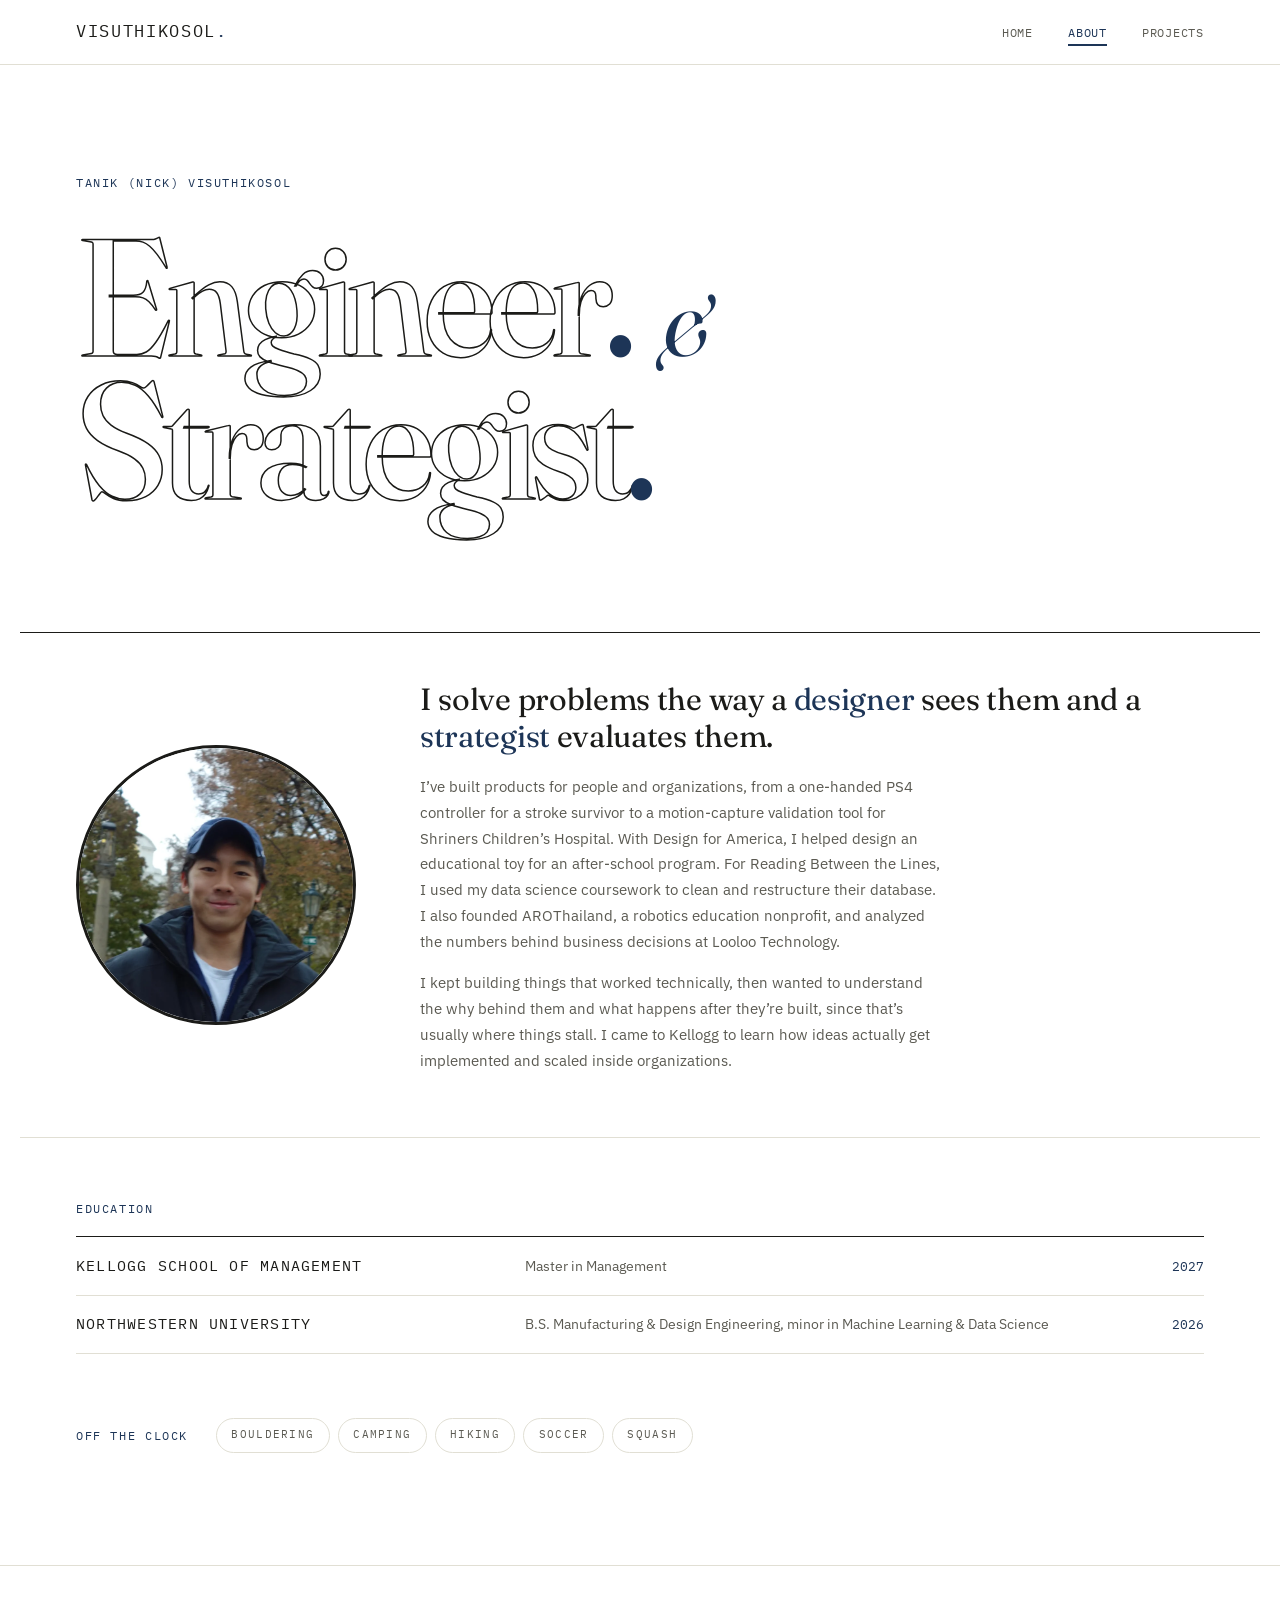
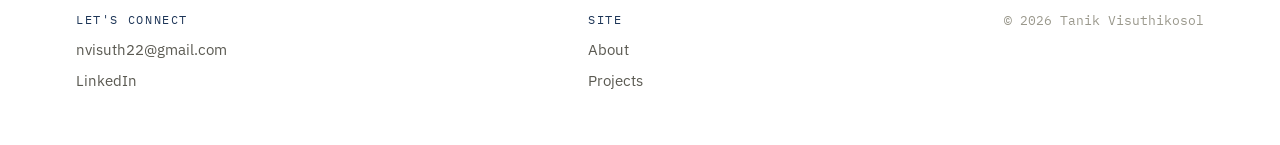
==== commit 8215edea: "Brand font" ====
--- a/about.html
+++ b/about.html
@@ -5,7 +5,7 @@
 <meta name="viewport" content="width=device-width, initial-scale=1.0">
 <title>About | Tanik (Nick) Visuthikosol</title>
 <meta name="description" content="About Tanik (Nick) Visuthikosol: design engineering background, education, and interests.">
-<link rel="stylesheet" href="css/style.css?v=31">
+<link rel="stylesheet" href="css/style.css?v=37">
 </head>
 <body>
 
@@ -49,7 +49,7 @@
       <li><strong>Kellogg School of Management</strong><span>Master in Management</span><em>2027</em></li>
       <li><strong>Northwestern University</strong><span>B.S. Manufacturing &amp; Design Engineering, minor in Machine Learning &amp; Data Science</span><em>2026</em></li>
     </ul>
-    <div class="ab-off"><span class="mono-label">Off the clock</span><ul><li>Bouldering</li><li>Camping</li><li>Hiking</li><li>Soccer</li><li>Squash</li></ul></div>
+    <div class="ab-off"><span class="mono-label">Off the clock</span><ul><li>BOULDERING</li><li>CAMPING</li><li>HIKING</li><li>SOCCER</li><li>SQUASH</li></ul></div>
   </section>
 </main>
 
@@ -73,6 +73,6 @@
   </div>
 </footer>
 
-<script src="js/main.js?v=31"></script>
+<script src="js/main.js?v=37"></script>
 </body>
 </html>
--- a/css/style.css
+++ b/css/style.css
@@ -671,7 +671,7 @@
 
 /* touch screens: no hover, so give a quiet cue instead */
 @media (hover: none) {
-  .feature-caption::after { content: "Tap to read more \2192"; font-family: var(--font-mono); font-size: .7rem; letter-spacing: .06em; text-transform: uppercase; color: var(--blueprint); margin-top: .35rem; }
+  .feature-caption::after { content: "Read more \2192"; font-family: var(--font-mono); font-size: .7rem; letter-spacing: .06em; text-transform: uppercase; color: var(--blueprint); margin-top: .35rem; }
 }
 .peek-pill { background: var(--blueprint); box-shadow: 0 8px 22px rgba(29,53,87,.28); transform: translate(16px, 16px) scale(.6); transform-origin: top left; }
 .peek-pill.on { transform: translate(16px, 16px) scale(1); }
@@ -1340,3 +1340,172 @@
   .shero-problem { font-size: clamp(2rem, 4.4vw, 3.9rem) !important; line-height: 1.07; letter-spacing: -0.02em; max-width: 17ch !important; margin: 1rem 0 0 !important; }
   .shero-media { height: min(68svh, 640px) !important; }
 }
+
+/* ================= v32: one type system =================
+   Mono caps = names and headings (matches the VISUTHIKOSOL mark)
+   Serif     = statements (problem, solution, About lead)
+   Sans      = body copy                                        */
+:root { --h-track: .08em; }
+.hero-name, .m-name { font-family: var(--font-mono) !important; font-weight: 400 !important; text-transform: uppercase; letter-spacing: .1em !important; line-height: 1.05 !important; }
+@media (min-width: 761px) { .hero-name { font-size: clamp(2rem, 3.6vw, 3.2rem) !important; } }
+@media (max-width: 760px) { .m-name { font-size: 9.2vw !important; margin-top: 1.1rem !important; } }
+
+.shero-text h1, .feature-caption h3, .design-tile h3, .gallery-item h3, .section-head h2,
+.psec-head h2, .dev h2, .final h2, .arch-head h2, .ind-head h2, .specs h2, .lbrand h2,
+.dev-text h3, .pnext strong, .ab-edu strong, .page-title, .hero h1:not(.hero-name) {
+  font-family: var(--font-mono) !important; font-weight: 400 !important; text-transform: uppercase; letter-spacing: var(--h-track); line-height: 1.2 !important;
+}
+.feature-caption h3, .design-tile h3, .gallery-item h3 { font-size: clamp(1rem, 1.5vw, 1.25rem) !important; }
+.section-head h2, .psec-head h2, .dev h2, .final h2, .specs h2, .lbrand h2 { font-size: clamp(.95rem, 1.3vw, 1.1rem) !important; }
+.arch-head h2, .ind-head h2 { font-size: clamp(1.1rem, 1.7vw, 1.45rem) !important; }
+.dev-text h3 { font-size: clamp(1rem, 1.5vw, 1.25rem) !important; }
+.pnext strong { font-size: clamp(1.1rem, 2vw, 1.6rem) !important; }
+.ab-edu strong { font-size: clamp(.9rem, 1.2vw, 1rem) !important; }
+
+/* project title vs problem: title becomes a labelled tag line with a rule */
+.shero-text h1 { font-size: clamp(1rem, 1.5vw, 1.25rem) !important; display: flex; align-items: center; gap: .9rem; width: 100%; margin: .6rem 0 0 !important; color: var(--ink) !important; }
+.shero-text h1::after { content: ""; flex: 1; height: 1px; background: var(--ink); max-width: 7rem; }
+.shero-plabel { margin-top: clamp(2rem, 5vw, 3.5rem) !important; }
+
+/* problem = solution, same serif and size */
+.shero-problem, .sol-text { font-family: var(--font-display) !important; font-weight: 400 !important; font-size: clamp(1.6rem, 3.1vw, 2.6rem) !important; line-height: 1.15 !important; letter-spacing: -0.015em !important; }
+@media (min-width: 761px) { .shero-problem { max-width: 20ch !important; } }
+@media (max-width: 760px) {
+  .shero-problem, .sol-text { font-size: 1.2rem !important; }
+  .shero-text h1 { justify-content: center; }
+  .shero-text h1::before { content: ""; flex: 0 0 1.5rem; height: 1px; background: var(--ink); }
+  .shero-text h1::after { flex: 0 0 1.5rem; }
+}
+
+/* per-project solution sizing */
+.s-one-handed-controller .sol-media { max-width: 1240px; }
+.s-one-handed-controller .sol-media img { max-height: 88vh; }
+.s-surf-chair .sol-media { max-width: 620px; }
+.s-surf-chair .sol-media img { max-height: 46vh; mix-blend-mode: multiply; filter: brightness(1.06) contrast(1.04); }
+
+/* PS4 final design as a fade stack */
+.ps4-stack .dev-media.duo-media { display: flex; gap: 1.25rem; align-items: center; justify-content: center; max-height: 46vh; }
+.ps4-stack .duo-media img { max-width: 48%; max-height: 42vh; object-fit: contain; }
+.ps4-stack .duo-media img:only-child { max-width: 80%; }
+.ps4-stack .dev-num { font-size: .8rem; }
+.ps4-stack .plist { margin-top: .75rem; }
+@media (max-width: 760px) { .ps4-stack .dev-media.duo-media { max-height: 32svh; } .ps4-stack .duo-media img { max-height: 30svh; } }
+
+/* orthographic views: four clean plates, hover to spotlight, click to enlarge */
+.ortho2 { display: grid; grid-template-columns: repeat(4, 1fr); gap: clamp(1rem, 2.5vw, 2rem); align-items: end; }
+.ortho2 figure { margin: 0; cursor: zoom-in; display: flex; flex-direction: column; align-items: center; }
+.ortho2 img { width: 100%; height: clamp(160px, 22vw, 300px); object-fit: contain; mix-blend-mode: multiply; }
+.ortho2 figcaption { margin-top: .6rem; color: var(--ink-faint); font-size: var(--t-cap); }
+.ortho-hint { margin-top: 1.25rem; color: var(--ink-faint); }
+@media (max-width: 760px) { .ortho2 { grid-template-columns: 1fr 1fr; } .ortho2 img { height: 26svh; } .ortho-hint { display: none; } }
+
+/* Industrial: same chapter layout as Architecture */
+@media (min-width: 761px) {
+  .ind { display: grid; grid-template-columns: minmax(200px, 1fr) 2.6fr; column-gap: clamp(2rem, 5vw, 4.5rem); align-items: start; padding-bottom: clamp(3rem, 7vw, 5rem); }
+  .ind > .ind-head { grid-column: 1; grid-row: 1 / span 12; position: sticky; top: 96px; margin: 0; display: block; }
+  .ind > :not(.ind-head) { grid-column: 2; min-width: 0; margin-top: 0; }
+  .ind > * + :not(.ind-head) { margin-top: clamp(3rem, 7vw, 5rem) !important; }
+  .ind-head p { display: block; margin-top: 1rem; max-width: 34ch; }
+  .final-set { justify-content: flex-start; }
+}
+.hero h1:not(.hero-name) { font-size: clamp(1.4rem, 2.6vw, 2rem) !important; }
+
+/* ================= v33 ================= */
+/* ortho: bigger lift on hover */
+@media (hover: hover) and (pointer: fine) {
+  .ortho2.focus figure:hover { transform: scale(1.35); z-index: 5; }
+  .ortho2 figure:first-child { transform-origin: left center; }
+  .ortho2 figure:last-child { transform-origin: right center; }
+}
+
+/* design project pages: title in the same mono caps as product titles */
+.phero h1 { font-family: var(--font-mono) !important; font-weight: 400 !important; text-transform: uppercase; letter-spacing: var(--h-track); font-size: clamp(1.3rem, 2.2vw, 1.8rem) !important; line-height: 1.2; }
+.design-tile h3 { font-weight: 400 !important; }
+
+/* home + projects captions: context / TITLE / description clearly separated */
+.feature-caption .mono-label, .gallery-item > .mono-label, .design-tile .mono-label { font-size: .64rem; color: var(--ink-faint); letter-spacing: .12em; }
+.feature-caption h3, .gallery-item h3, .design-tile h3 { color: var(--ink); font-size: clamp(1.15rem, 1.8vw, 1.5rem) !important; margin: .55rem 0 0 !important; padding-bottom: .9rem; position: relative; }
+.feature-caption h3::after, .gallery-item h3::after, .design-tile h3::after { content: ""; position: absolute; left: 0; bottom: 0; width: 2.25rem; height: 1px; background: var(--blueprint); transition: width .4s cubic-bezier(.2,.7,.3,1); }
+.feature-caption p, .gallery-item p, .design-tile p { margin-top: .9rem !important; color: var(--ink-soft); }
+a.feature-caption:hover h3::after, a.gallery-item:hover h3::after, a.design-tile:hover h3::after { width: 4.5rem; }
+
+/* projects page: spacious two-column index */
+.masonry { grid-template-columns: repeat(2, minmax(0, 1fr)) !important; gap: clamp(3.5rem, 8vw, 7rem) clamp(2.5rem, 6vw, 5.5rem) !important; }
+.masonry .gallery-item .card-media { aspect-ratio: 4 / 3 !important; margin-bottom: 1.4rem; display: flex; align-items: center; justify-content: center; background: none; }
+.masonry .gallery-item .card-media img { width: 100%; height: 100%; object-fit: contain !important; }
+.masonry .gallery-item:nth-child(even) { margin-top: clamp(3rem, 8vw, 7rem); }
+.masonry .gallery-item p { max-width: 42ch; }
+#products .section-head, #design-projects .section-head { margin-bottom: clamp(2.5rem, 6vw, 4.5rem); }
+#design-projects { margin-top: clamp(3rem, 8vw, 6rem); }
+@media (max-width: 760px) {
+  .masonry { grid-template-columns: 1fr !important; gap: 3rem !important; }
+  .masonry .gallery-item:nth-child(even) { margin-top: 0; }
+}
+
+/* ================= v34: About in the site's system ================= */
+.spec-note { display: block; margin-top: 1rem; color: var(--ink-faint); text-transform: none; letter-spacing: .02em; }
+.spec-big strong { font-family: var(--font-mono) !important; font-weight: 400; letter-spacing: .02em; font-size: clamp(1.6rem, 3.4vw, 2.8rem) !important; }
+
+/* headline: mono caps like VISUTHIKOSOL, solid ink */
+.ab-cap { font-size: var(--t-cap) !important; letter-spacing: .1em; }
+
+/* lead = a statement (serif, same as problem/solution), body = site body */
+.ab-lead { font-family: var(--font-display) !important; font-weight: 400 !important; font-size: clamp(1.4rem, 2.4vw, 2rem) !important; line-height: 1.2 !important; letter-spacing: -0.01em; }
+.ab-lead em { font-weight: 400 !important; }
+.ab-copy p:not(.ab-lead) { font-family: var(--font-body) !important; font-size: var(--t-body) !important; line-height: 1.7 !important; color: var(--ink-soft); max-width: 58ch; }
+.ab-body { align-items: center; }
+.ab-edu li span { font-size: var(--t-small) !important; }
+
+/* off the clock: small mono caps tags, static */
+.ab-off li { font-family: var(--font-mono); font-size: .68rem !important; letter-spacing: .12em; padding: .45rem .9rem !important; border-color: var(--line) !important; color: var(--ink-soft); }
+@media (max-width: 760px) {
+  .ab-lead { font-size: 1.15rem !important; }
+  .ab-off li { font-size: .62rem !important; }
+}
+.ab-off ul { border-top: 0 !important; margin: 0 !important; display: flex !important; flex-wrap: wrap; gap: .5rem; }
+.ab-off li { display: inline-block !important; grid-template-columns: none !important; border: 1px solid var(--line) !important; border-radius: 999px; }
+.ab-off .mono-label { margin-right: .5rem; }
+.spec-table td small { display: block; margin-top: .25rem; font-size: var(--t-cap); font-weight: 400; color: var(--ink-faint); letter-spacing: .02em; line-height: 1.4; }
+
+/* ================= v37 ================= */
+.pv-pair { display: contents; }
+.spec-table th, .spec-table td { white-space: nowrap; }
+.spec-table th:first-child, .spec-table td:first-child { width: 34%; white-space: normal; }
+.spec-table td small { white-space: normal; }
+
+@media (max-width: 760px) {
+  .m-name { font-size: 7.6vw !important; }
+
+  /* home: design projects stack like products */
+  .design-grid[data-stack] { display: block; gap: 0; }
+  .design-grid[data-stack] > .design-tile { position: sticky; top: var(--hdr); height: calc(100svh - var(--hdr)); display: flex; flex-direction: column; justify-content: center; background: var(--paper); box-shadow: 0 0 0 100vmax var(--paper); clip-path: inset(-1px -100vmax 0 -100vmax); border-top: 1px solid var(--line); }
+  .design-grid[data-stack] > .design-tile:first-child { border-top: 0; }
+  .design-grid[data-stack] > .design-tile > * { transform: scale(calc(1 - var(--cover, 0) * .06)); opacity: calc(1 - var(--cover, 0) * .7); transform-origin: center top; }
+
+  /* WhiffleWash: trim duplicates */
+  .sol-extra, #infomercial { display: none !important; }
+
+  /* Architecture by importance */
+  .pav { grid-template-columns: 1fr 1fr; }
+  .pav .pv-c { grid-column: 1 / -1; grid-row: 1; }
+  .pv-pair { display: block; grid-column: 1 / -1; grid-row: 2; }
+  .pav .pv-d, .pav .pv-e { grid-row: 3; }
+  .pav .pv-d img, .pav .pv-e img { max-height: 18svh !important; }
+  .ch-poster { display: none; }
+  .ch-set .ch-m1 img { max-width: 70%; margin: 0 auto; }
+  .plans.fader figure figcaption, .pv-pair figcaption { position: absolute; bottom: -2px; }
+  .models { gap: 1.25rem .75rem; }
+  .models img { max-height: 20svh; width: auto; max-width: 100%; }
+  .models .md4 img { max-height: 16svh; }
+
+  /* Industrial by importance: one final frame, ideas side by side, compact process strip */
+  .final-set.fader { height: 40svh !important; }
+  .ideas { grid-template-columns: 1fr 1fr !important; gap: 1rem !important; margin-top: 2rem !important; }
+  .ideas .idea-imgs.fader { height: 22svh !important; }
+  .ideas .idea .mono-label { font-size: .58rem; }
+  .ind .strip figure { height: 26svh !important; }
+  .ind .strip-wrap { margin-top: 2rem !important; }
+
+  .spec-table th, .spec-table td { padding-right: .35rem; font-size: .75rem !important; }
+}
+@media (max-width: 760px) { .models .md4 img { max-width: 100% !important; } .models figure { min-width: 0; } }
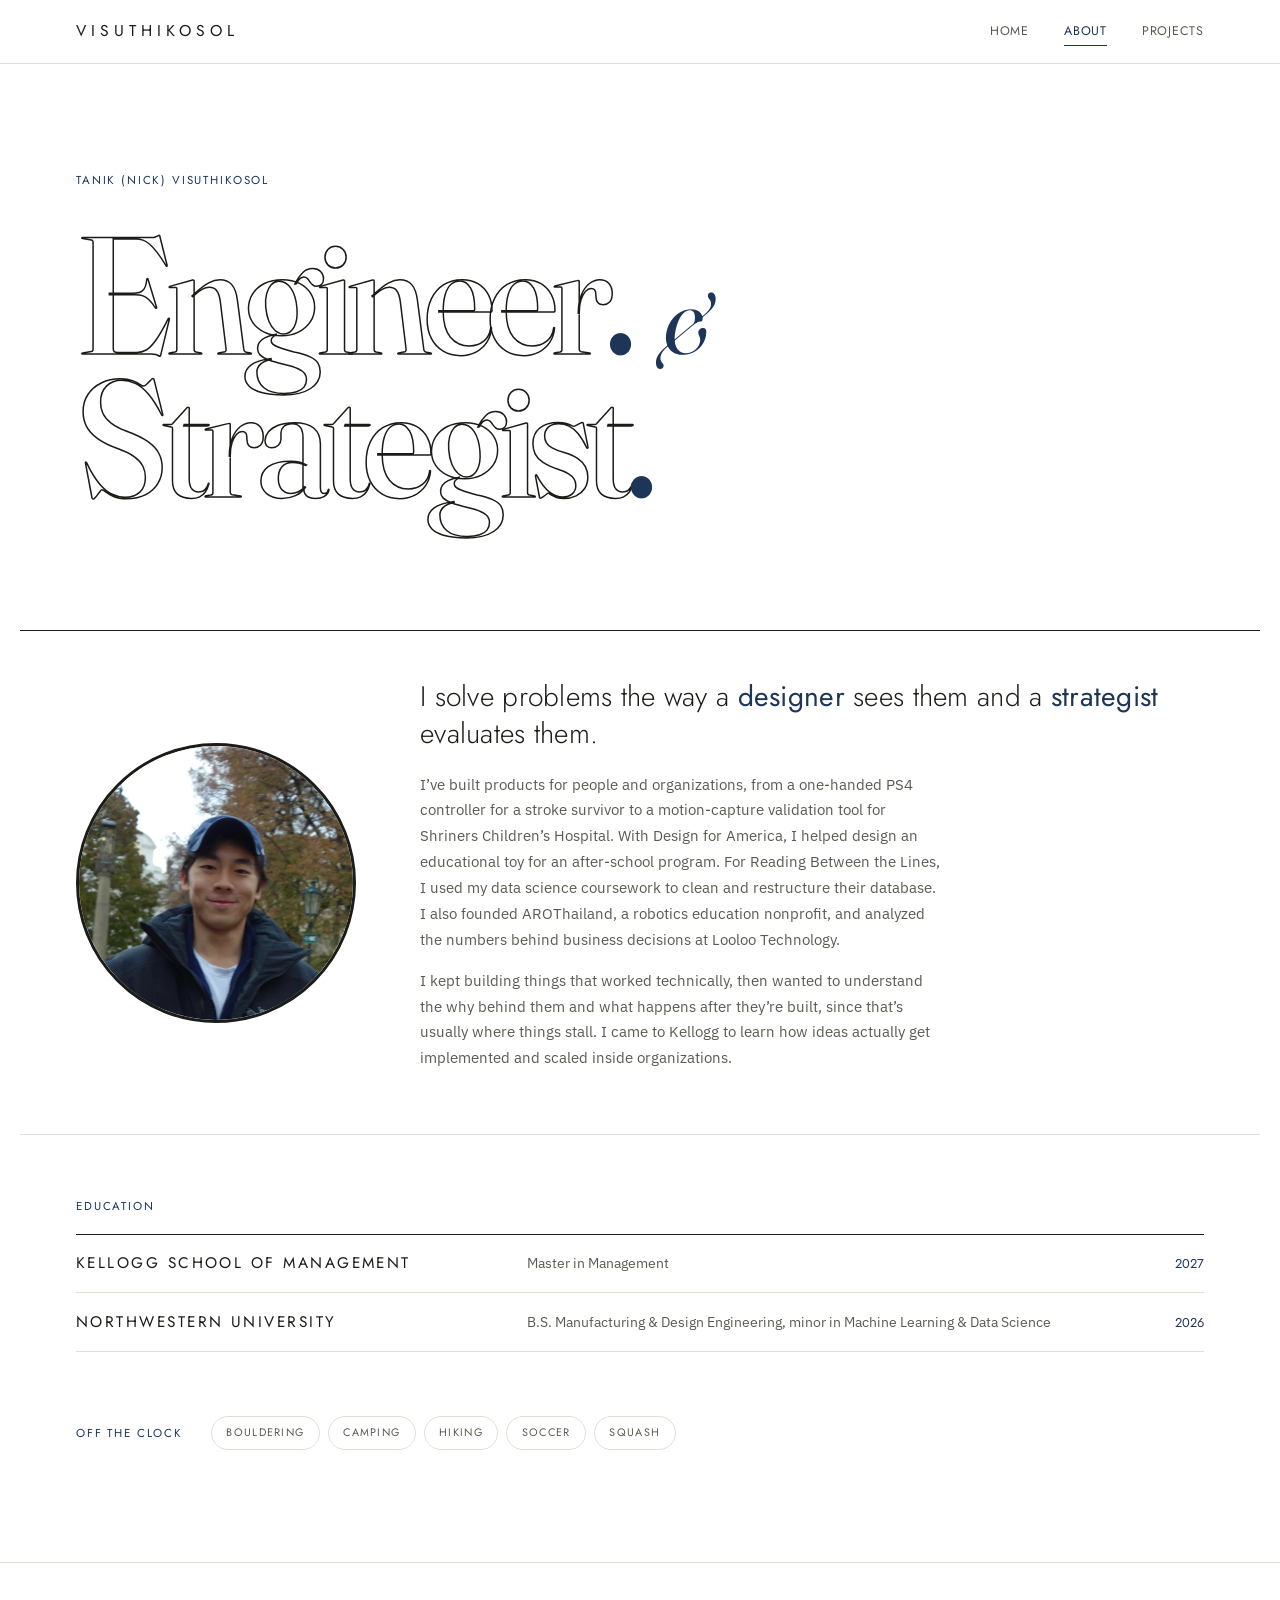
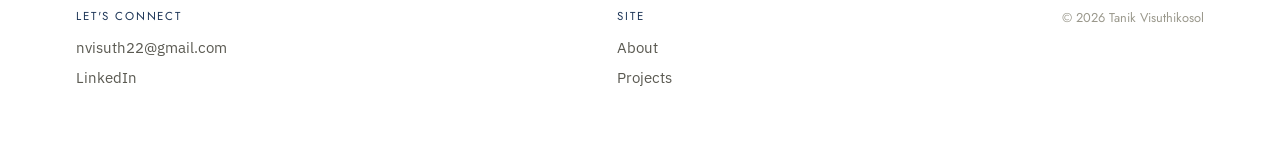
==== commit cd0fec65: "OSCAR page" ====
--- a/about.html
+++ b/about.html
@@ -5,13 +5,13 @@
 <meta name="viewport" content="width=device-width, initial-scale=1.0">
 <title>About | Tanik (Nick) Visuthikosol</title>
 <meta name="description" content="About Tanik (Nick) Visuthikosol: design engineering background, education, and interests.">
-<link rel="stylesheet" href="css/style.css?v=37">
+<link rel="stylesheet" href="css/style.css?v=39">
 </head>
 <body>
 
 <header class="site-header">
   <div class="wrap">
-    <a href="index.html" class="brand">VISUTHIKOSOL<span>.</span></a>
+    <a href="index.html" class="brand">VISUTHIKOSOL</a>
     <button class="nav-toggle" aria-label="Toggle navigation" aria-expanded="false"><span></span></button>
     <nav>
       <ul class="nav-links">
@@ -73,6 +73,6 @@
   </div>
 </footer>
 
-<script src="js/main.js?v=37"></script>
+<script src="js/main.js?v=39"></script>
 </body>
 </html>
--- a/css/style.css
+++ b/css/style.css
@@ -6,7 +6,7 @@
    borderless photo-forward layout, CSS-only masonry, scroll reveals
    ========================================================= */
 
-@import url('https://fonts.googleapis.com/css2?family=Fraunces:opsz,wght@9..144,300;9..144,400;9..144,500;9..144,600&family=IBM+Plex+Sans:wght@400;500;600&family=IBM+Plex+Mono:wght@400;500&display=swap');
+@import url('https://fonts.googleapis.com/css2?family=Fraunces:opsz,wght@9..144,300;9..144,400;9..144,500;9..144,600&family=IBM+Plex+Sans:wght@400;500;600&family=IBM+Plex+Mono:wght@400;500&family=Jost:wght@300;400;500&display=swap');
 
 :root {
   --paper: #FFFFFF;
@@ -21,7 +21,7 @@
 
   --font-display: 'Fraunces', Georgia, serif;
   --font-body: 'IBM Plex Sans', -apple-system, BlinkMacSystemFont, sans-serif;
-  --font-mono: 'IBM Plex Mono', ui-monospace, Menlo, monospace;
+  --font-mono: 'Jost', 'Futura', 'Avenir Next', 'Helvetica Neue', sans-serif;
 
   --max: 1240px;
   --gutter: clamp(1.25rem, 5vw, 3.5rem);
@@ -1509,3 +1509,19 @@
   .spec-table th, .spec-table td { padding-right: .35rem; font-size: .75rem !important; }
 }
 @media (max-width: 760px) { .models .md4 img { max-width: 100% !important; } .models figure { min-width: 0; } }
+
+/* ================= v38: brand type (Jost, Futura-style, wide tracking) ================= */
+.brand { font-weight: 400; letter-spacing: .32em; font-size: .98rem; }
+.hero-name, .m-name { font-weight: 300 !important; letter-spacing: .3em !important; }
+@media (min-width: 761px) { .hero-name { font-size: clamp(1.8rem, 3.1vw, 2.8rem) !important; } }
+@media (max-width: 760px) { .m-name { font-size: 6.4vw !important; letter-spacing: .26em !important; } }
+.mono-label { letter-spacing: .16em; }
+.shero-text h1, .feature-caption h3, .design-tile h3, .gallery-item h3, .section-head h2,
+.psec-head h2, .dev h2, .final h2, .arch-head h2, .ind-head h2, .specs h2, .lbrand h2,
+.dev-text h3, .pnext strong, .ab-edu strong, .phero h1, .hero h1:not(.hero-name) { letter-spacing: .16em !important; font-weight: 400 !important; }
+.spec-big strong { letter-spacing: .04em; font-weight: 300; }
+.sol-extra { display: none !important; }
+/* v39: About lead in the brand font */
+.ab-lead { font-family: var(--font-mono) !important; font-weight: 300 !important; letter-spacing: .01em !important; line-height: 1.3 !important; font-size: clamp(1.3rem, 2.2vw, 1.8rem) !important; }
+.ab-lead em { font-weight: 400 !important; }
+@media (max-width: 760px) { .ab-lead { font-size: 1.08rem !important; } .ab-cap { min-height: 2.8em; } }
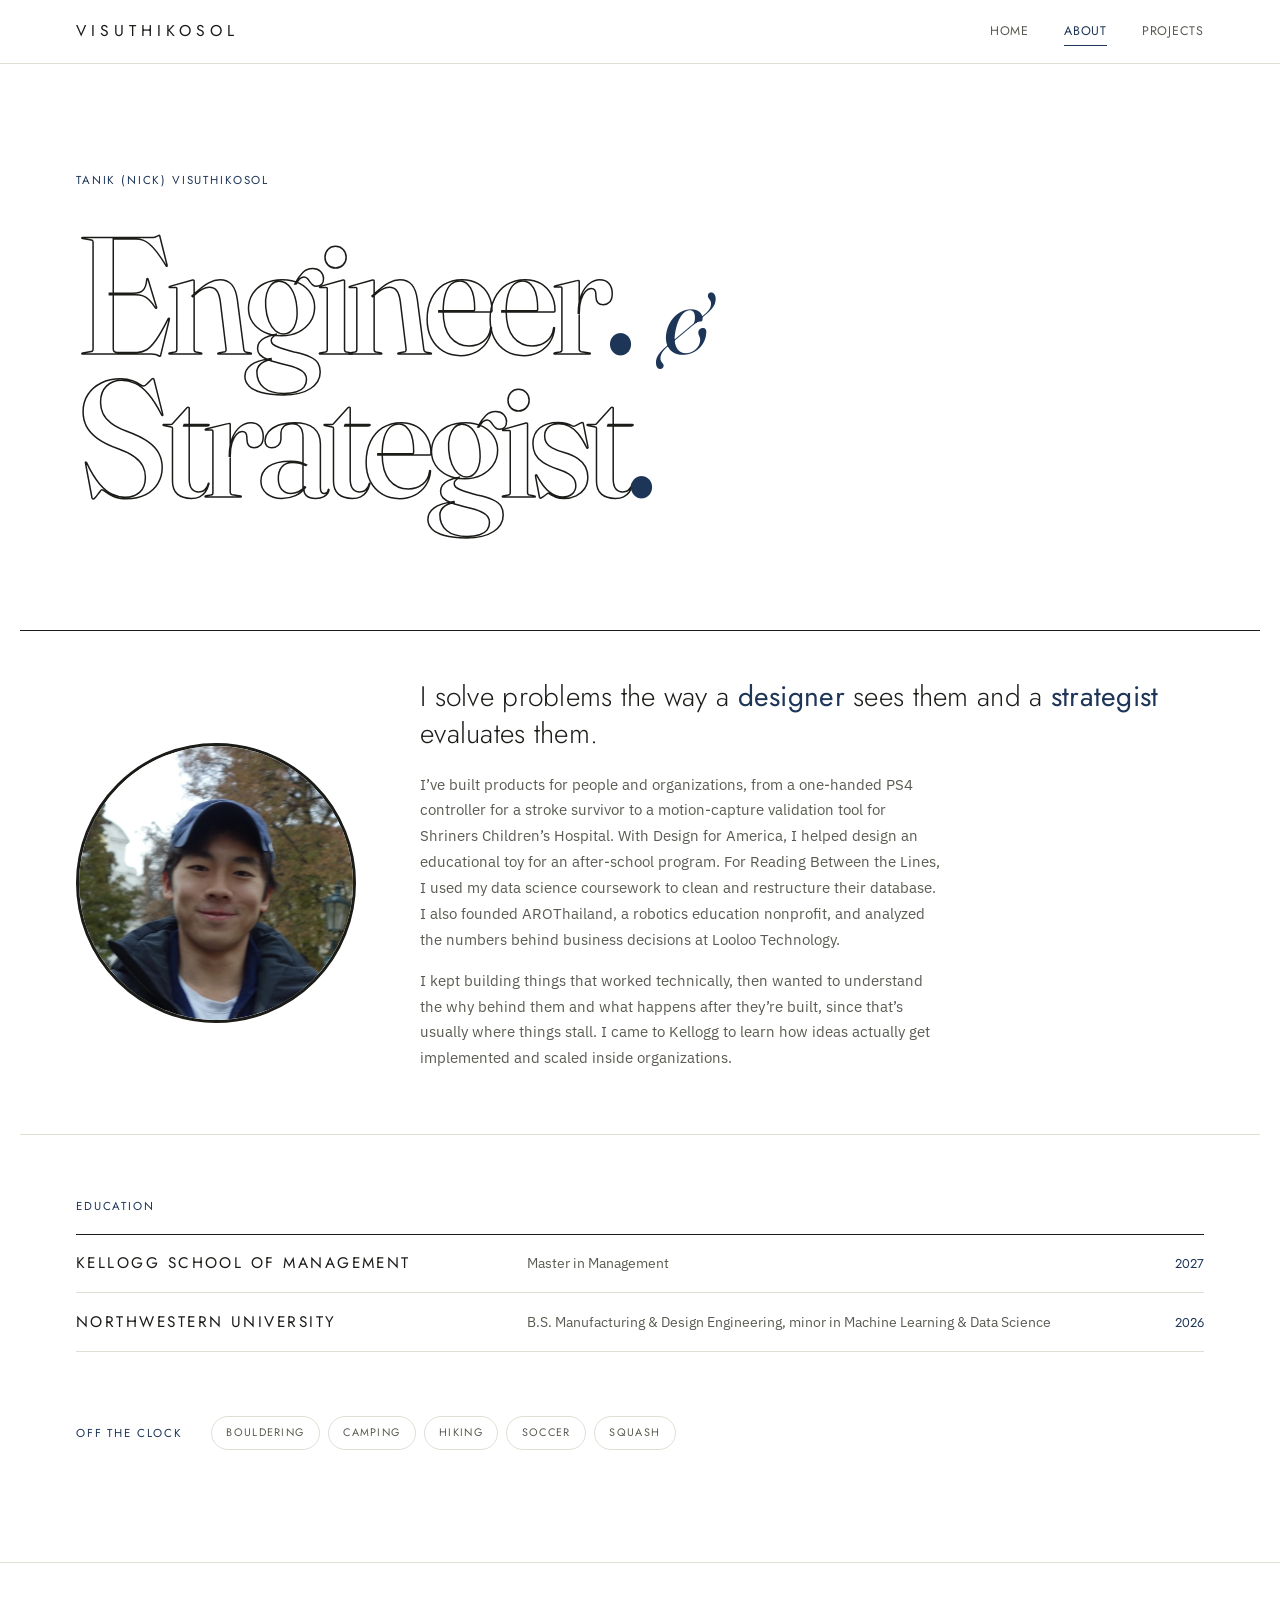
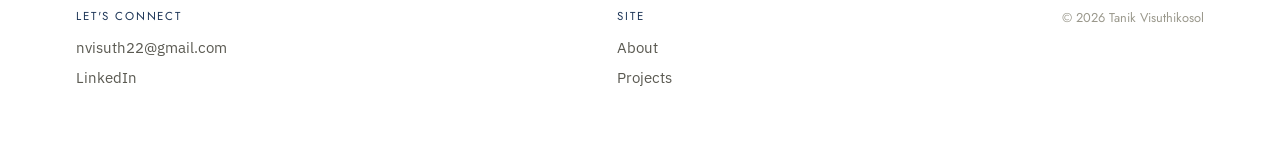
==== commit d8ce2009: "Final concept side views: idea-sized, grow on hover" ====
--- a/about.html
+++ b/about.html
@@ -5,7 +5,7 @@
 <meta name="viewport" content="width=device-width, initial-scale=1.0">
 <title>About | Tanik (Nick) Visuthikosol</title>
 <meta name="description" content="About Tanik (Nick) Visuthikosol: design engineering background, education, and interests.">
-<link rel="stylesheet" href="css/style.css?v=39">
+<link rel="stylesheet" href="css/style.css?v=61">
 </head>
 <body>
 
@@ -73,6 +73,6 @@
   </div>
 </footer>
 
-<script src="js/main.js?v=39"></script>
+<script src="js/main.js?v=61"></script>
 </body>
 </html>
--- a/css/style.css
+++ b/css/style.css
@@ -241,7 +241,7 @@
 /* Stepped photo (matches live site): wide across the top, narrows partway down,
    text card fills the notch and the right side. */
 .hero { display: flex; align-items: center; min-height: calc(100vh - 7rem); }
-.hero-bleed { position: relative; max-width: 1500px; margin: 0 auto; width: 100%; height: clamp(16rem, 26vw, 23rem); background: var(--paper); }
+.hero-bleed { position: relative; max-width: 1500px; margin: 0 auto; width: 100%; height: clamp(22rem, 34vw, 32rem); background: var(--paper); }
 .hero-photo {
   position: absolute;
   top: 0; left: 0;
@@ -1134,6 +1134,7 @@
 .ind .strip-wrap { margin-top: clamp(4rem, 9vw, 7rem); }
 .strip { gap: clamp(1.5rem, 3vw, 3rem); }
 @media (max-width: 760px) {
+  .specs { padding-top: 2rem; margin-top: 2rem; }
   .ind { padding-top: 3.5rem; }
   .final-set, .final-set.n2, .final-set.n4 { gap: 1.75rem 1rem; }
   .final-set .final-label { margin-bottom: -.5rem; }
@@ -1378,10 +1379,7 @@
 }
 
 /* per-project solution sizing */
-.s-one-handed-controller .sol-media { max-width: 1240px; }
-.s-one-handed-controller .sol-media img { max-height: 88vh; }
-.s-surf-chair .sol-media { max-width: 620px; }
-.s-surf-chair .sol-media img { max-height: 46vh; mix-blend-mode: multiply; filter: brightness(1.06) contrast(1.04); }
+.s-surf-chair .sol-media img { mix-blend-mode: multiply; filter: brightness(1.06) contrast(1.04); }
 
 /* PS4 final design as a fade stack */
 .ps4-stack .dev-media.duo-media { display: flex; gap: 1.25rem; align-items: center; justify-content: center; max-height: 46vh; }
@@ -1437,6 +1435,7 @@
 .masonry .gallery-item p { max-width: 42ch; }
 #products .section-head, #design-projects .section-head { margin-bottom: clamp(2.5rem, 6vw, 4.5rem); }
 #design-projects { margin-top: clamp(3rem, 8vw, 6rem); }
+@media (max-width: 760px) { #design-projects { margin-top: 1.5rem; } #products .section-head, #design-projects .section-head { margin-bottom: 1rem; } }
 @media (max-width: 760px) {
   .masonry { grid-template-columns: 1fr !important; gap: 3rem !important; }
   .masonry .gallery-item:nth-child(even) { margin-top: 0; }
@@ -1525,3 +1524,162 @@
 .ab-lead { font-family: var(--font-mono) !important; font-weight: 300 !important; letter-spacing: .01em !important; line-height: 1.3 !important; font-size: clamp(1.3rem, 2.2vw, 1.8rem) !important; }
 .ab-lead em { font-weight: 400 !important; }
 @media (max-width: 760px) { .ab-lead { font-size: 1.08rem !important; } .ab-cap { min-height: 2.8em; } }
+@media (min-width: 761px) { .masonry { grid-template-columns: repeat(3, minmax(0, 1fr)) !important; gap: clamp(2.25rem, 4vw, 3.5rem) !important; } .masonry .gallery-item:nth-child(even) { margin-top: 0 !important; } .masonry .gallery-item:nth-child(3n+2) { margin-top: clamp(2.5rem, 5vw, 4rem); } .masonry .gallery-item:nth-child(3n) { margin-top: clamp(1rem, 2vw, 1.5rem); } }
+
+/* ================= v40 ================= */
+/* projects: 3 up, no oversized heading */
+@media (min-width: 761px) {
+  .masonry { grid-template-columns: repeat(3, minmax(0, 1fr)) !important; gap: clamp(2.5rem, 5vw, 4rem) clamp(1.75rem, 3.5vw, 3rem) !important; }
+  .masonry .gallery-item:nth-child(even) { margin-top: 0 !important; }
+  .masonry .gallery-item:nth-child(3n+2) { margin-top: clamp(2rem, 5vw, 3.5rem); }
+}
+
+/* sketches: bigger lift on hover in Architecture and Industrial */
+.arch-proj .bento figure:hover img, .arch-proj .pgrid figure:hover img,
+.arch-proj .pav figure:hover, .arch-proj .plans figure:hover, .arch-proj .models figure:hover,
+.ind .final-set figure:hover, .ind .idea-imgs figure:hover, .ind .strip figure:hover {
+  transform: scale(1.16) !important;
+}
+.focus figure:hover { transform: scale(1.16) !important; }
+
+/* nav: Projects back on mobile */
+@media (max-width: 760px) {
+  .nav-links li:has(a[href$="projects.html"]) { display: list-item !important; }
+  .site-footer a[href$="projects.html"] { display: inline !important; }
+
+  /* landing: tighten gap under Design Projects heading */
+  .design-grid[data-stack] > .design-tile { justify-content: flex-start; padding-top: 1.1rem; }
+  .design-grid[data-stack] .card-media { margin-top: .6rem; }
+}
+
+/* ================= v41: About, mobile hero ================= */
+@media (max-width: 760px) {
+  .ab-hero { display: flex; flex-direction: column; padding-top: 1.75rem; }
+  .ab-kicker { order: -1; }
+  .ab-top { order: -1; display: flex; align-items: center; gap: 1.1rem; margin-bottom: 1.5rem; }
+  .ab-top .ab-portrait { flex: 0 0 auto; width: 30vw; aspect-ratio: 1; margin: 0; border-width: 2px; }
+  .ab-top .ab-lead { flex: 1; margin: 0 !important; font-size: 1.05rem !important; line-height: 1.32 !important; }
+  .ab-words { margin-top: 0; }
+  .ab-cap { order: 3; }
+  .ab-body { padding-top: 1.5rem; }
+  .ab-body .ab-portrait { display: none; }
+  .ab-copy .ab-lead { display: none; }
+}
+
+/* ================= v43 ================= */
+/* Products grid: titles align across rows regardless of 1- or 2-line names */
+@media (min-width: 761px) {
+  .masonry .gallery-item > .mono-label { min-height: 2.4em; display: block; }
+  .masonry .gallery-item h3 { min-height: 3.6em; }
+}
+
+/* Design Projects: centered pair with real breathing room (home uses .design-grid, Projects page uses .design-masonry) */
+@media (min-width: 761px) {
+  #design-projects .design-grid,
+  #design-projects .design-masonry { grid-template-columns: repeat(2, minmax(280px, 420px)) !important; justify-content: center; gap: clamp(4rem, 10vw, 10rem) !important; }
+}
+
+/* Mobile Products: same pinned scroll-and-fade rhythm as the home page */
+@media (max-width: 760px) {
+  .masonry[data-stack-m] { display: block; gap: 0; }
+  .masonry[data-stack-m] .gallery-item {
+    position: sticky; top: var(--hdr); height: calc(100svh - var(--hdr));
+    display: flex; flex-direction: column; justify-content: center; padding-top: 1.1rem;
+    background: var(--paper); box-shadow: 0 0 0 100vmax var(--paper); clip-path: inset(-1px -100vmax 0 -100vmax);
+    border-top: 1px solid var(--line);
+  }
+  .masonry[data-stack-m] .gallery-item:first-child { border-top: 0; }
+  .masonry[data-stack-m] .gallery-item > * { transform: scale(calc(1 - var(--cover, 0) * .06)); opacity: calc(1 - var(--cover, 0) * .7); transform-origin: center top; }
+  .masonry[data-stack-m] .gallery-item h3 { min-height: 0; }
+}
+
+/* ================= v51: Products grid, no stagger, every row lines up ================= */
+@media (min-width: 761px) {
+  #products .masonry .gallery-item,
+  #products .masonry .gallery-item:nth-child(n) { margin-top: 0 !important; }
+}
+
+/* WhiffleWash: small "caught inside" result photo beside the spec numbers */
+.specs-row { display: flex; align-items: center; justify-content: space-between; gap: clamp(2rem, 6vw, 5rem); flex-wrap: wrap; }
+.specs-row .spec-big { flex: 1 1 420px; margin: 0; }
+.result-shot { flex: 0 0 auto; margin: 0; text-align: center; }
+.result-shot img { width: 96px; height: 96px; object-fit: cover; border-radius: 50%; border: 1px solid var(--line); }
+.result-shot figcaption { margin-top: .6rem; max-width: 120px; color: var(--ink-faint); line-height: 1.4; }
+@media (max-width: 760px) { .specs-row { flex-direction: column; align-items: flex-start; gap: 1.5rem; } .specs-row .spec-big { flex-basis: auto; width: 100%; } .result-shot { align-self: flex-start; } .result-shot img { width: 76px; height: 76px; } }
+
+/* WhiffleWash: solution photo smaller (source photo is soft when blown up large) */
+
+/* Material change ring: shift image up so the bottom of the ball isn't cropped off */
+.dev-media.ring .ringwrap img { transform: translateY(2%) scale(.94); }
+.dev-media.ring:hover .ringwrap img { transform: translateY(2%) scale(1); }
+
+/* ================= v53: one solution-photo size on every project, matched to the hero on mobile ================= */
+.sol-media { max-width: none !important; display: flex; justify-content: center; align-items: center; height: min(50vh, 460px); }
+.sol-media img { width: auto !important; height: auto !important; max-width: 100% !important; max-height: 100% !important; object-fit: contain; }
+@media (max-width: 760px) { .sol-media { height: 30svh; } }
+
+/* ================= v54: even image sets (cut-out images, identical tiles) ================= */
+.pgrid.even { display: flex; flex-wrap: wrap; justify-content: center; gap: clamp(1rem, 2.5vw, 2rem); }
+.pgrid.even > figure { flex: 0 0 calc((100% - 2 * clamp(1rem, 2.5vw, 2rem)) / 3); aspect-ratio: 1; display: flex; align-items: center; justify-content: center; }
+.pgrid.even.box-wide > figure { aspect-ratio: 4 / 3; }
+.pgrid.even.box-tall > figure { aspect-ratio: 1 / 2; }
+.pgrid.even > figure img { width: 100%; height: 100%; max-height: none; object-fit: contain; }
+.pgrid.even.narrow { max-width: 500px; margin-left: auto; margin-right: auto; }
+@media (max-width: 760px) {
+  .pgrid.even.fader > figure { aspect-ratio: auto !important; }
+  .pgrid.even.narrow.fader { max-width: none; }
+  .pgrid.even.box-wide.fader { height: 26svh !important; }
+  .pgrid.even.box-tall.fader { height: 28svh !important; }
+  .pgrid.even.box-sq.fader { height: 30svh !important; }
+}
+
+/* ================= v55: six-sketch wall (Architecture), even 3 x 2 ================= */
+@media (min-width: 761px) {
+  .bento.wall.six { grid-template-columns: repeat(2, minmax(0, 1fr)); grid-auto-rows: clamp(240px, 26vw, 360px); gap: clamp(1.5rem, 3.5vw, 3rem); }
+  .bento.wall.six figure:nth-child(n) { grid-column: auto; grid-row: auto; min-height: 0; min-width: 0; }
+  .bento.wall.six img { max-height: 100%; }
+}
+@media (min-width: 761px) {
+  .bento.wall.six figure:last-child:nth-child(odd) { grid-column: 1 / -1; }
+}
+
+/* ================= v57: idea sketches as large as the thumbnails/working drawings strip ================= */
+.ideas { grid-template-columns: 1fr; gap: clamp(2.5rem, 5vw, 4rem); }
+.idea-imgs { justify-content: flex-start; }
+.idea-imgs figure { flex: 1 1 0; min-width: 0; }
+.idea-imgs img { width: 100%; height: clamp(220px, 34vh, 340px); max-height: none; object-fit: contain; }
+@media (max-width: 760px) {
+  .ideas { grid-template-columns: 1fr !important; gap: 2rem !important; }
+  .ideas .idea-imgs.fader.fader.fader.fader.fader.fader.fader.fader { height: 30svh !important; }
+  .ideas .idea .mono-label { font-size: var(--t-cap); }
+}
+
+/* ================= v58: mobile size trims ================= */
+@media (max-width: 760px) {
+  .p-whifflewash .pgrid.circles { grid-template-columns: repeat(4, 1fr); gap: .5rem; max-width: 340px; }
+  .p-whifflewash .pgrid.circles figure { border-width: 2px; }
+  .p-one-handed-controller .collage { max-width: 72%; margin-left: auto; margin-right: auto; }
+}
+
+/* ================= v61: Industrial final concept: main view large, other views idea-sized, grow on hover ================= */
+.final-set, .final-set.n2, .final-set.n4 { display: flex !important; flex-wrap: wrap; justify-content: flex-start; align-items: center; gap: clamp(1.5rem, 3vw, 2.5rem); }
+.final-set .final-label { flex: 0 0 100%; margin-bottom: 0; }
+.final-set > figure { grid-column: auto !important; grid-row: auto !important; padding: 0 !important; margin: 0; display: flex; justify-content: center; align-items: center; }
+.final-set > .fs0 { flex: 0 0 100%; }
+.final-set > .fs0 img { width: auto !important; height: auto !important; max-width: 100% !important; max-height: min(56vh, 540px) !important; object-fit: contain; }
+.final-set > figure:not(.fs0) { flex: 0 1 calc(50% - clamp(.75rem, 1.5vw, 1.25rem)); min-width: 0; background: var(--paper); }
+.final-set > figure:not(.fs0) img { width: 100% !important; height: clamp(220px, 34vh, 340px) !important; max-height: none !important; object-fit: contain; }
+@media (hover: hover) and (min-width: 761px) {
+  .ind .final-set > figure:not(.fs0) { transition: transform .5s cubic-bezier(.2,.7,.3,1), opacity .45s ease; }
+  .ind .final-set > .fs1, .ind .final-set > .fs3 { transform-origin: left center; }
+  .ind .final-set > .fs2 { transform-origin: right center; }
+  .ind .final-set > figure:not(.fs0):hover { transform: scale(1.55) !important; z-index: 6; }
+  .ind .final-set > .fs0:hover { transform: scale(1.03) !important; }
+}
+/* Arm Rehab: 2 x 2 base views, 5 handle views in one row */
+.pgrid.even.two > figure { flex-basis: calc((100% - clamp(1rem, 2.5vw, 2rem)) / 2); }
+.pgrid.even.five { gap: clamp(.75rem, 1.8vw, 1.5rem); }
+.pgrid.even.five > figure { flex-basis: calc((100% - 4 * clamp(.75rem, 1.8vw, 1.5rem)) / 5); }
+@media (max-width: 760px) {
+  .final-set.fader.fader.fader.fader.fader.fader.fader.fader { height: 38svh !important; }
+}
